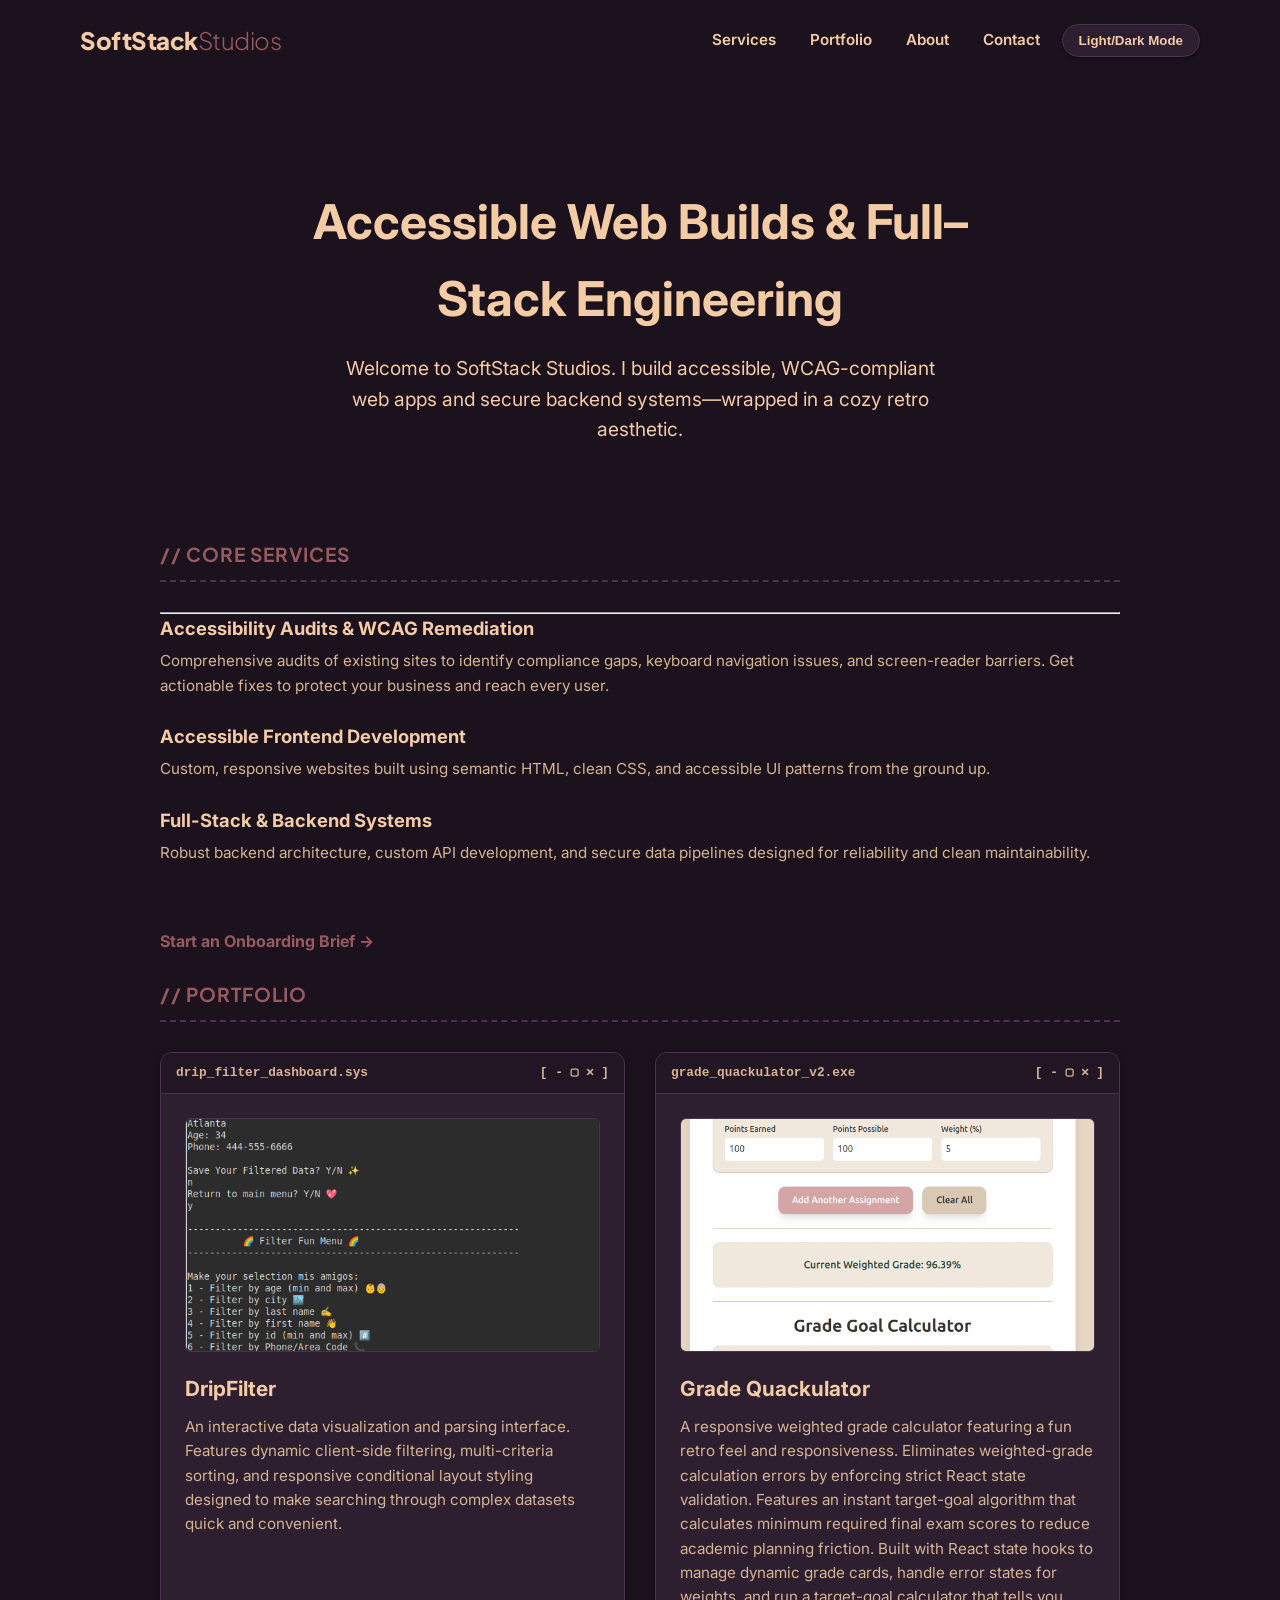
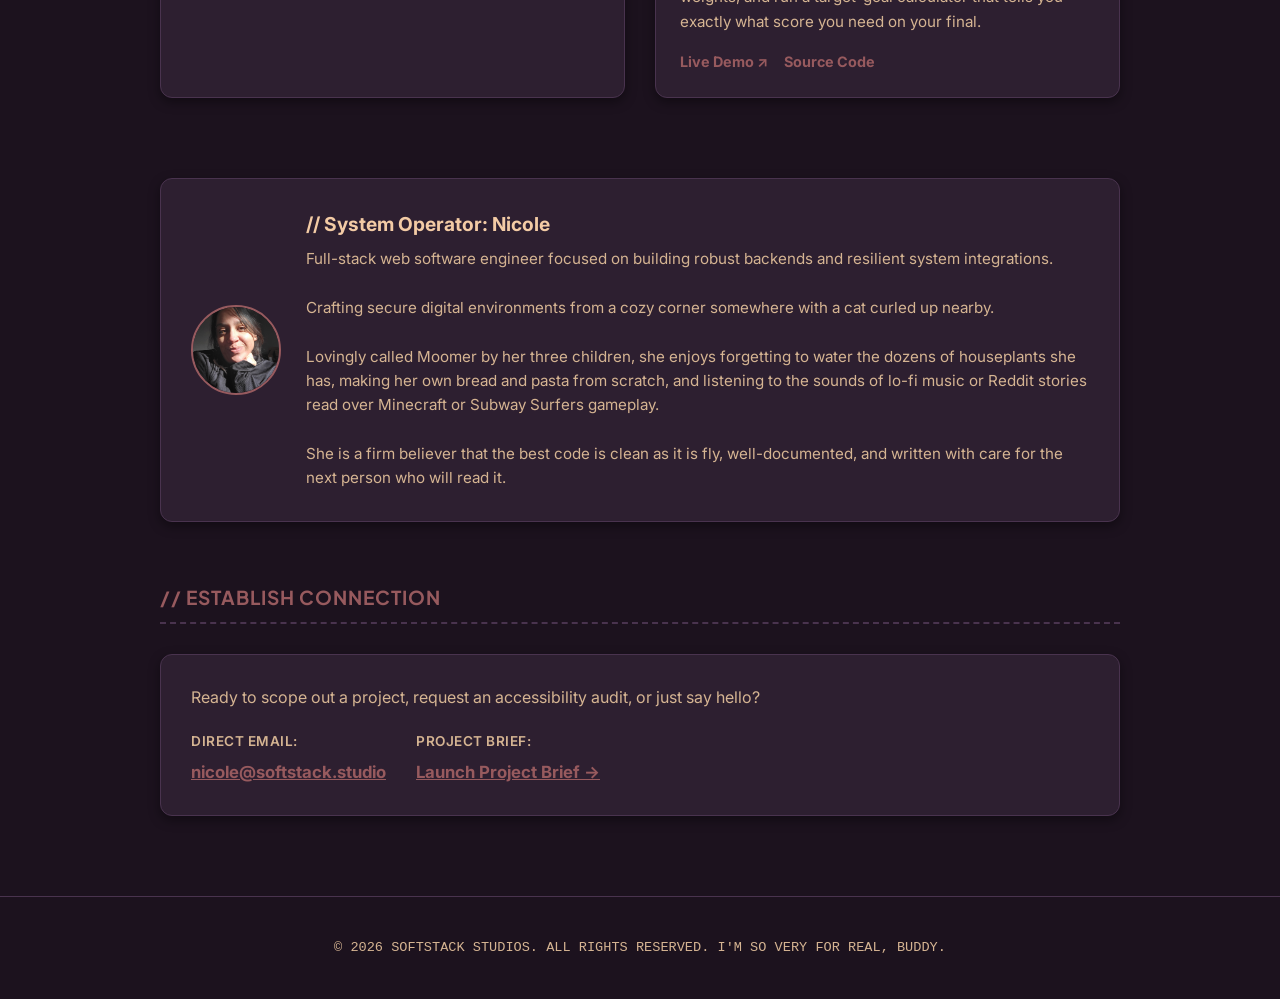
==== index.html @ f4db5b7f "Add Google Fonts preconnect and stylesheet links Added Google Fonts preconnect links and stylesheet." ====
<!DOCTYPE html>
<html lang="en" data-theme="dark">
<head>
    <meta charset="UTF-8">
    <meta name="viewport" content="width=device-width, initial-scale=1.0">
    <title>SoftStack Studios</title>

<!-- THESE ARE THE META SEO TAGS -->
    <!-- Primary Meta Tags -->
    <meta name="title" content="SoftStack Studios | Accessible Web Builds & Full-Stack Engineering">
    <meta name="description" content="Custom web design, WCAG-compliant accessibility audits, accessible frontend development, and robust full-stack backend systems by Nicole.">
    <meta name="keywords" content="SoftStack Studios, full-stack engineering, web accessibility, WCAG remediation, accessible web development, frontend development, backend systems">
    <meta name="author" content="Nicole">
    <meta name="robots" content="index, follow">

    <!-- Open Graph / Facebook / LinkedIn -->
    <meta property="og:type" content="website">
    <meta property="og:url" content="https://softstack.studio/">
    <meta property="og:title" content="SoftStack Studios | Accessible Web Builds & Full-Stack Engineering">
    <meta property="og:description" content="Custom web design, WCAG-compliant accessibility audits, accessible frontend development, and robust full-stack backend systems by Nicole.">
    <meta property="og:image" content="https://softstack.studio/bear-preview.svg">

    <!-- Twitter Card -->
    <meta name="twitter:card" content="summary_large_image">
    <meta name="twitter:url" content="https://softstack.studio/">
    <meta name="twitter:title" content="SoftStack Studios | Accessible Web Builds & Full-Stack Engineering">
    <meta name="twitter:description" content="Custom web design, WCAG-compliant accessibility audits, accessible frontend development, and robust full-stack backend systems by Nicole.">
    <meta name="twitter:image" content="https://softstack.studio/bear-preview.svg">

    <!-- Google Fonts Preconnect & Stylesheet -->
    <link rel="preconnect" href="https://fonts.googleapis.com">
    <link rel="preconnect" href="https://fonts.gstatic.com" crossorigin>
    <link href="https://fonts.googleapis.com/css2?family=Inter:wght@400;500;600;700&family=Plus+Jakarta+Sans:wght@700;800&display=swap" rel="stylesheet">
    
    <link rel="stylesheet" href="styles.css">
    <link rel="icon"
          href="data:image/svg+xml,<svg xmlns=%22http://www.w3.org/2000/svg%22 viewBox=%220 0 100 100%22><text y=%22.85em%22 font-size=%2280%22>ʕ•ᴥ•ʔ</text></svg>">
</head>
<body>

<!-- Skip Link -WCAG -->
<a href="#main-content" class="skip-link">Skip to main content</a>

<!-- Menu -->
<header class="app-header">
    <a href="#" class="logo">SoftStack<span>Studios</span></a>
    <nav class="header-nav" aria-label="Main Navigation">
        <a href="#services" class="nav-link">Services</a>
        <a href="#portfolio" class="nav-link">Portfolio</a>
        <a href="#operator" class="nav-link">About</a>
        <a href="#contact" class="nav-link">Contact</a>

        <!-- Onboarding & Services Dropdown -->
        <button type="button" class="theme-toggle-btn" id="themeToggle" aria-label="Toggle light or dark theme" aria-pressed="true">
            Light/Dark Mode
        </button>
    </nav>
</header>

<!-- Main Content -->
<main id="main-content" class="form-container landing-main">

    <!-- Hero Section -->
    <section id="hero" class="hero-section">
        <h1 class="hero-title">Accessible Web Builds &amp; Full–Stack Engineering</h1>
        <p class="hero-subtitle">
            Welcome to SoftStack Studios. I build accessible, WCAG-compliant web apps
            and secure backend systems—wrapped in a cozy retro aesthetic.
        </p>
    </section>

    <!-- Services Section -->
    <section id="services" class="services-section">
        <h2 class="section-title">// CORE SERVICES</h2>
        <hr>

        <div class="service-item">
            <h3>Accessibility Audits &amp; WCAG Remediation</h3>
            <p>Comprehensive audits of existing sites to identify compliance gaps, keyboard navigation issues, and
                screen-reader barriers. Get actionable fixes to protect your business and reach every user.</p>
        </div>

        <div class="service-item">
            <h3>Accessible Frontend Development</h3>
            <p>Custom, responsive websites built using semantic HTML, clean CSS, and accessible UI patterns from the ground up.</p>
        </div>

        <div class="service-item">
            <h3>Full-Stack &amp; Backend Systems</h3>
            <p>Robust backend architecture, custom API development, and secure data pipelines designed for reliability and clean maintainability.</p>
        </div>

        <a href="#contact" class="service-link">Start an Onboarding Brief &rarr;
        </a>    
    </section>

    <!-- Portfolio Section -->
    <section class="portfolio-section" id="portfolio">
        <h2 class="section-title">// PORTFOLIO</h2>

        <!-- Putting the portfolio in a grid so its pretty -->
        <div class="project-grid">
            
            <!-- Drip Filter -->
            <article class="project-card">
                <div class="card-window-header">
                    <span>drip_filter_dashboard.sys</span>
                    <span aria-hidden="true">[ - ▢ ✕ ]</span>
                </div>
                <div class="card-body">
                    <div class="preview-frame">
                        <img src="assets/dripfilter.png"
                             alt="Preview of drip Filter dashboard interface showing user data filtered by ID number" class="preview-img">
                    </div>
                    <h3 class="card-title">DripFilter</h3>
                    <p class="card-desc">
                        An interactive data visualization and parsing interface. Features dynamic client-side filtering, multi-criteria sorting, and responsive conditional layout styling designed to
                        make searching through complex datasets quick and convenient.
                    </p>
                </div>
            </article>


            <!-- Grade Quackulator -->
            <article class="project-card">
                <div class="card-window-header">
                    <span>grade_quackulator_v2.exe</span>
                    <span aria-hidden="true">[ - ▢ ✕ ]</span>
                </div>
                <div class="card-body">
                    <div class="preview-frame">
                        <a href="https://quackulator-demo.softstack.studio" 
                           target="_blank" 
                           rel="noopener noreferrer" 
                           aria-label="View Grade Quackulator live demo (opens in new tab)">
                            <img src="assets/gradequackulator_results.png"
                                 alt="Interface preview of Grade Quackulator showing weighted grade inputs and calculated target goals." class="preview-img">
                        </a>
                    </div>
                    <h3 class="card-title">Grade Quackulator</h3>
                    <p class="card-desc">
                        A responsive weighted grade calculator featuring a fun retro feel and responsiveness. Eliminates weighted-grade calculation errors by enforcing strict React state validation. Features an instant target-goal algorithm that calculates minimum required final exam scores to reduce academic planning friction. Built with
                        React state hooks to manage dynamic grade cards, handle error states for weights, and run a
                        target-goal calculator that tells you exactly what score you need on your final.
                    </p>

                    <div class="card-links">
                        <a href="https://quackulator-demo.softstack.studio" target="_blank" rel="noopener noreferrer" class="contact-link">Live Demo ↗</a>
                        <a href="https://github.com/duh-nicole/grade-quackulator" target="_blank" rel="noopener noreferrer" class="contact-link">Source Code</a>
                    </div>
                </div>
            </article>

        </div>
    </section>

    <!-- Operator Profile Section -->
    <section class="operator-profile" id="operator">
        <div class="avatar-frame">
            <img src="assets/brainnotpinky.jpg"
                 alt="Profile avatar for Nicole, a woman in her mid thirties with dark brown hair, brown eyes, and a soft smile."
                 class="avatar-img">
        </div>
        <div class="operator-info">
            <h3 class="operator-title">// System Operator: Nicole</h3>
            <p class="operator-bio">
                Full-stack web software engineer focused on building robust backends and resilient system
                integrations.<br><br>
                Crafting secure digital environments from a cozy corner somewhere with a cat curled up nearby.<br><br>
                Lovingly called Moomer by her three children, she enjoys forgetting to water the dozens of
                houseplants she has, making her own bread and pasta from scratch, and listening to the sounds of
                lo-fi music or Reddit stories read over Minecraft or Subway Surfers gameplay.<br><br>
                She is a firm believer that the best code is clean as it is fly, well-documented, and written
                with care for the next person who will read it.
            </p>
        </div>
    </section>

    <!-- Ways to Reach Me Section -->
    <section class="contact-section" id="contact">
        <h2 class="section-title">// Establish Connection</h2>
        <div class="contact-card">
            <p class="contact-intro">
                Ready to scope out a project, request an accessibility audit, or just say hello?
            </p>
            <div class="contact-methods">
                <div class="method-item">
                    <span class="method-label">Direct Email:</span>
                    <a href="mailto:nicole@softstack.studio" class="contact-link">
                        nicole@softstack.studio
                    </a>
                </div>
                <div class="method-item">
                    <span class="method-label">Project Brief:</span>
                    <a href="onboarding.html" class="contact-link">
                        Launch Project Brief →
                    </a>
                </div>
            </div>
        </div>
    </section>

</main>

<!-- Footer -->
<footer class="app-footer">
    <p>© 2026 SOFTSTACK STUDIOS. ALL RIGHTS RESERVED. I'M SO VERY FOR REAL, BUDDY.</p>
</footer>

<!-- Theme Toggle Script -->
<script>
    const themeToggle = document.getElementById('themeToggle');
    themeToggle.addEventListener('click', () => {
        const isDark = document.documentElement.getAttribute('data-theme') === 'dark';
        if (isDark) {
            document.documentElement.removeAttribute('data-theme');
            themeToggle.setAttribute('aria-pressed', 'false');
        } else {
            document.documentElement.setAttribute('data-theme', 'dark');
            themeToggle.setAttribute('aria-pressed', 'true');
        }
    });
</script>
</body>
</html>
---- styles.css ----
:root {
    /* Light Mode Config (Palette 1) */
    color-scheme: light;
    --bg-canvas: #eeeeee;
    --bg-surface: #ffffff;
    --text-main: #2b2b28;
    --text-muted: #666666;
    --primary-accent: #71a0a5;
    --secondary-accent: #845464;
    --border-color: #acc6aa;
    --input-bg: #f9f9f9;
    --shadow: rgba(0, 0, 0, 0.05);
}

[data-theme="dark"] {
    /* Dark Mode Switch (Palette 2) */
    color-scheme: dark;
    --bg-canvas: #1c121e;
    --bg-surface: #2d1f30;
    --text-main: #f3cba5;
    --text-muted: #d5b492;
    --primary-accent: #975a5e;
    --secondary-accent: #f3cba5;
    --border-color: #49334e;
    --input-bg: #221625;
    --shadow: rgba(0, 0, 0, 0.4);
}

/* --- Layout Rules --- */
* {
    box-sizing: border-box;
    margin: 0;
    padding: 0;
}

html {
    scroll-behavior: smooth;
}

body {
    background-color: var(--bg-canvas);
    color: var(--text-main);
    font-family: 'Inter', system-ui, sans-serif;
    transition: background-color 0.4s ease, color 0.4s ease;
    line-height: 1.6;
}

/* Accessibility Skip Link */
.skip-link {
    position: absolute;
    top: -100px;
    left: 10px;
    background: var(--primary-accent);
    color: #ffffff;
    padding: 12px 18px;
    border-radius: 6px;
    font-weight: 700;
    z-index: 1000;
    text-decoration: none;
    transition: top 0.2s ease;
}

.skip-link:focus {
    top: 10px;
}
/* --- Header and Logo Panel --- */
.app-header {
    display: flex;
    justify-content: space-between;
    align-items: center;
    padding: 20px 40px;
    max-width: 1200px;
    margin: 0 auto;
    gap: 15px;
    flex-wrap: wrap;
}

.header-nav {
    display: flex;
    align-items: center;
    gap: 10px;
    flex-wrap: wrap;
}

.nav-btn {
    text-decoration: none;
    padding: 8px 16px;
    font-size: 0.9rem;
    width: auto;
    white-space: nowrap;
    line-height: 1.3;
    display: inline-flex;
    align-items: center;
    justify-content: center;
}

.logo {
    font-size: 1.5rem;
    font-weight: 800;
    letter-spacing: -0.5px;
    text-decoration: none;
    color: var(--text-main);
}

.logo span {
    color: var(--primary-accent);
    font-weight: 300;
}

.nav-link {
    color: var(--text-main);
    text-decoration: none;
    font-weight: 600;
    font-size: 0.95rem;
    padding: 8px 12px;
    border-radius: 6px;
    transition: color 0.2s ease, background-color 0.2s ease;
}

.nav-link:hover {
    color: var(--primary-accent);
    background-color: var(--input-bg);
}

/* Dropdown Container */
.nav-dropdown {
    position: relative;
    display: inline-block;
}

.nav-dropdown-btn {
    background-color: var(--primary-accent);
    color: #ffffff;
    border: none;
    padding: 8px 16px;
    font-size: 0.9rem;
    font-weight: 700;
    border-radius: 8px;
    cursor: pointer;
    transition: all 0.2s ease;
}

.nav-dropdown-btn:hover {
    background-color: var(--secondary-accent);
}

[data-theme="dark"].nav-dropdown-btn:hover {
    color: #25161b;
}

/* Dropdown Menu Box */
.dropdown-content {
    display: none;
    position: absolute;
    right: 0;
    top: 100%;
    margin-top: 8px;
    background-color: var(--bg-surface);
    min-width: 200px;
    box-shadow: 0 8px 24px var(--shadow);
    border: 1px solid var(--border-color);
    border-radius: 8px;
    z-index: 100;
    overflow: hidden;
}

.dropdown-item {
    color: var(--text-main);
    padding: 12px 16px;
    text-decoration: none;
    display: block;
    font-size: 0.9rem;
    font-weight: 500;
    transition: background-color 0.2s ease, color 0.2s ease;
}

.dropdown-item:hover {
    background-color: var(--input-bg);
    color: var(--primary-accent);
}

/* Toggle Dropdown on Hover & Focus */
.nav-dropdown:hover .dropdown-content,
.nav-dropdown:focus-within .dropdown-content {
    display: block;
}

.theme-toggle-btn {
    background-color: var(--bg-surface);
    color: var(--text-main);
    border: 1px solid var(--border-color);
    padding: 8px 16px;
    border-radius: 20px;
    font-weight: 600;
    cursor: pointer;
    transition: all 0.2s ease;
    box-shadow: 0 2px 4px var(--shadow);
}

.theme-toggle-btn:hover {
    transform: translateY(-1px);
    border-color: var(--primary-accent);
}

/* --- Form Container and Card --- */
.form-container {
    max-width: 750px;
    margin: 40px auto 80px auto;
    padding: 0 20px;
}

.landing-main {
    max-width: 1000px;
}

.onboarding-card {
    background-color: var(--bg-surface);
    border: 1px solid var(--border-color);
    border-radius: 16px;
    padding: 40px;
    box-shadow: 0 10px 30px var(--shadow);
    transition: background-color 0.4s ease, border-color 0.4s ease, box-shadow 0.4s ease;
}

.form-intro h1,
.form-section h2,
.section-title,
.logo {
    font-family: 'Plus Jakarta Sans', system-ui, sans-serif;
}

.form-intro {
    margin-bottom: 40px;
    border-bottom: 2px dashed var(--border-color);
    padding-bottom: 20px;
}

.form-intro h1 {
    font-size: 2.2rem;
    font-weight: 800;
    margin-bottom: 10px;
    letter-spacing: -0.5px;
}

.form-intro p {
    color: var(--text-muted);
    font-size: 1.05rem;
}

.card-links {
    display: flex;
    gap: 1rem;
    margin-top: 1rem;
}

.card-links .contact-link {
    font-size: 0.9rem;
    text-decoration: none;
}

/* --- Hero Section Styles --- */
.hero-section {
    text-align: center;
    padding: 4rem 2rem;
    max-width: 800px;
    margin: 0 auto;
}

.hero-title {
    font-size: 3rem;
    margin-bottom: 15px;
}

.hero-subtitle {
    font-size: 1.2rem;
    max-width: 600px;
    margin: 0 auto 30px auto;
}

.cta-btn {
    display: inline-block;
    width: auto;
    min-width: 180px;
    padding: 0.85rem 2rem;
    margin-top: 1.5rem;
    font-weight: 700;
    letter-spacing: 0.05em;
    text-decoration: none;
    transition: transform 0.2s ease, filter 0.2s ease;
}

.cta-btn:hover {
    transform: translateY(-2px);
    filter: brightness(1.1);
}

/* --- Portfolio & Project Grid --- */
.portfolio-section {
    margin-bottom: 60px;
}

.section-title {
    font-size: 1.2rem;
    text-transform: uppercase;
    letter-spacing: 1px;
    margin-bottom: 30px;
    border-bottom: 2px dashed var(--border-color);
    padding-bottom: 10px;
    color: var(--primary-accent);
}

.project-grid {
    display: grid;
    grid-template-columns: repeat(auto-fit, minmax(320px, 1fr));
    gap: 30px;
}

.project-card {
    background: var(--bg-surface);
    border: 1px solid var(--border-color);
    border-radius: 12px;
    overflow: hidden;
    box-shadow: 0 4px 12px var(--shadow);
    transition: transform 0.3s cubic-bezier(0.16, 1, 0.3, 1),
    box-shadow 0.3s cubic-bezier(0.16, 1, 0.3, 1),
    border-color 0.3s ease;
    will-change: transform;
}

.project-card:hover,
.project-card:focus-within {
    transform: translateY(-6px) scale(1.02); /* Slight lift and slight expand */
    box-shadow: 0 12px 28px var(--shadow);
    border-color: var(--primary-accent);
}

/* Screen Reader / Reduced Motion Accessibility */
@media (prefers-reduced-motion: reduce) {
    .project-card {
        transition: none;
    }

    .project-card:hover,
    .project-card:focus-within {
        transform: none;
    }
}

.card-window-header {
    background: var(--input-bg);
    border-bottom: 1px solid var(--border-color);
    padding: 10px 15px;
    font-size: 0.8rem;
    font-weight: bold;
    display: flex;
    justify-content: space-between;
    color: var(--text-muted);
    font-family: monospace;
}

.card-body {
    padding: 24px;
}

.preview-frame {
    aspect-ratio: 16 / 9;
    width: 100%;
    height: auto;
    background: rgba(0, 0, 0, 0.2);
    border-radius: 6px;
    border: 1px solid var(--border-color);
    margin-bottom: 20px;
    overflow: hidden;
    display: flex;
    align-items: center;
    justify-content: center;
}

.avatar-frame {
    aspect-ratio: 1 / 1;
}


.preview-img {
    width: 100%;
    height: 100%;
    object-fit: cover;
    object-position: top;
}

.card-title {
    margin-bottom: 10px;
    color: var(--text-main);
    font-size: 1.3rem;
}

.card-desc {
    font-size: 0.95rem;
    color: var(--text-muted);
    line-height: 1.6;
}

/* --- Operator Bio Card --- */
.operator-profile {
    margin-top: 80px;
    padding: 30px;
    background: var(--bg-surface);
    border: 1px solid var(--border-color);
    border-radius: 12px;
    display: flex;
    gap: 25px;
    align-items: center;
    flex-wrap: wrap;
    box-shadow: 0 4px 12px var(--shadow);
}

.avatar-frame {
    width: 90px;
    height: 90px;
    border-radius: 50%;
    border: 2px solid var(--primary-accent);
    overflow: hidden;
    display: flex;
    align-items: center;
    justify-content: center;
    flex-shrink: 0;
}

.avatar-img {
    width: 100%;
    height: 100%;
    object-fit: cover;
}

.operator-info {
    flex: 1;
    min-width: 250px;
}

.operator-title {
    margin: 0 0 8px 0;
    color: var(--text-main);
    font-size: 1.2rem;
}

.operator-bio {
    margin: 0;
    font-size: 0.95rem;
    color: var(--text-muted);
    line-height: 1.6;
}

/* --- Footer --- */
.app-footer {
    text-align: center;
    padding: 40px 20px;
    color: var(--text-muted);
    font-size: 0.85rem;
    border-top: 1px solid var(--border-color);
    margin-top: 60px;
    font-family: monospace;
}

/* --- Form Sections & Input Groups --- */
.form-section {
    margin-bottom: 35px;
}

.form-section h2 {
    font-size: 1.2rem;
    text-transform: uppercase;
    letter-spacing: 1px;
    margin-bottom: 20px;
    color: var(--primary-accent);
}

.input-grid {
    display: grid;
    grid-template-columns: repeat(auto-fit, minmax(300px, 1fr));
    gap: 20px;
}

.input-group {
    display: flex;
    flex-direction: column;
    margin-bottom: 20px;
}

.input-group label {
    font-size: 0.9rem;
    font-weight: 600;
    margin-bottom: 8px;
}

/* Universal styles for Inputs, Textareas, and Dropdowns */
.input-group input,
.input-group textarea,
.input-group select {
    background-color: var(--input-bg);
    color: var(--text-main);
    border: 1px solid var(--border-color);
    border-radius: 8px;
    padding: 12px 16px;
    font-size: 16px;
    font-family: inherit;
    transition: all 0.2s ease;
    -webkit-appearance: none;
    appearance: none;
}

.input-group textarea {
    resize: vertical;
}

.input-group select {
    background-image: url("data:image/svg+xml,%3Csvg xmlns='http://www.w3.org/2000/svg' width='16' height='16' viewBox='0 0 24 24' fill='none' stroke='%23666666' stroke-width='2' stroke-linecap='round' stroke-linejoin='round'%3E%3Cpolyline points='6 9 12 15 18 9'%3E%3C/polyline%3E%3C/svg%3E");
    background-repeat: no-repeat;
    background-position: right 16px center;
    padding-right: 40px;
}

/* Focus Ring */
.input-group input:focus,
.input-group textarea:focus,
.input-group select:focus {
    outline: none;
    border-color: var(--primary-accent);
    box-shadow: 0 0 0 3px var(--border-color);
}

/* Accessibility Focus Ring */
button:focus-visible,
a:focus-visible {
    outline: 3px solid var(--primary-accent);
    outline-offset: 2px;
}

/* --- Submit Button --- */
.form-actions {
    margin-top: 20px;
}

.submit-btn {
    background-color: var(--primary-accent);
    color: #ffffff;
    border: none;
    border-radius: 8px;
    padding: 16px 32px;
    font-size: 1.1rem;
    font-weight: 700;
    width: 100%;
    cursor: pointer;
    transition: all 0.2s ease;
    box-shadow: 0 4px 12px var(--shadow);
}

.submit-btn:hover {
    background-color: var(--secondary-accent);
    transform: translateY(-2px);
    box-shadow: 0 6px 20px var(--shadow);
}

[data-theme="dark"] .submit-btn:hover {
    color: #25161b;
}

.submit-btn:active {
    transform: translateY(0);
}

/* --- Mobile Queries (< 600px) --- */
@media (max-width: 600px) {
    .app-header {
        padding: 16px 20px;
        flex-direction: column;
        align-items: flex-start;
        gap: 12px;
    }

    .header-nav {
        width: 100%;
        justify-content: flex-start;
    }

    .hero-title {
        font-size: 2.2rem;
    }

    .cta-btn {
        width: 100%;
        padding: 14px 20px;
        font-size: 0.95rem;
    }
}

/* --- Service Action Link --- */
.service-item {
    margin-bottom: 24px;
}

.service-item h3 {
    font-size: 1.15rem;
    color: var(--text-main);
    margin-bottom: 6px;
}

.service-item p {
    color: var(--text-muted);
    font-size: 0.95rem;
    line-height: 1.6;
}
.service-link {
    display: inline-block;
    margin-top: 2.5rem;
    margin-bottom: 1.5rem;
    color: var(--primary-accent);
    font-weight: 700;
    font-size: 1rem;
    text-decoration: none;
    transition: color 0.2s ease, transform 0.2s ease;
}

.service-link:hover {
    color: var(--secondary-accent);
    transform: translateX(4px);

    text-decoration: underline;
}


/* --- Contact / Ways to Reach Me Section --- */
.contact-section {
    margin-top: 60px;
    margin-bottom: 40px;
}

.contact-card {
    background: var(--bg-surface);
    border: 1px solid var(--border-color);
    padding: 30px;
    border-radius: 12px;
    box-shadow: 0 4px 12px var(--shadow);
}

.contact-intro {
    color: var(--text-muted);
    font-size: 1rem;
    margin-bottom: 20px;
}

.contact-methods {
    display: flex;
    flex-wrap: wrap;
    gap: 30px;
}

.method-item {
    display: flex;
    flex-direction: column;
    gap: 6px;
}

.method-label {
    font-size: 0.85rem;
    color: var(--text-muted);
    font-weight: 600;
    text-transform: uppercase;
    letter-spacing: 0.5px;
}

.contact-link {
    color: var(--primary-accent);
    font-weight: 700;
    font-size: 1.05rem;
    text-decoration: underline;
    transition: color 0.2s ease;
}

.contact-link:hover {
    color: var(--secondary-accent);
}


/* --- Mobile & Touch Accessibility Tweaks (< 768px) --- */
@media (max-width: 768px) {
    /* Touch Target Sizing (WCAG Minimum 44x44px) */
    .nav-dropdown-btn,
    .refresh-btn,
    .dropdown-item,
    .theme-toggle-btn {
        min-height: 44px;
        display: inline-flex;
        align-items: center;
        justify-content: center;
    }

    .dropdown-content {
        position: fixed;
        left: 20px;
        right: 20px;
        top: auto;
        width: auto;
    }

    /* Modal Touch Optimizations */
    .modal-content {
        width: 92%;
        padding: 20px;
        max-height: 85vh;
        border-radius: 12px;
    }

    .close-btn {
        top: 12px;
        right: 16px;
        padding: 10px;
        min-width: 44px;
        min-height: 44px;
        display: flex;
        align-items: center;
        justify-content: center;
    }


    /* --- Checkbox Grid Layout --- */
    .checkbox-grid {
        display: grid;
        grid-template-columns: repeat(auto-fit, minmax(200px, 1fr));
        gap: 10px;
        margin-top: 10px;
    }


    /* Scrollable Data Table on Mobile */
    .table-wrapper {
        overflow-x: auto;
        -webkit-overflow-scrolling: touch;
    }

    th, td {
        padding: 12px 16px;
        white-space: nowrap;
    }

    /* Stack Metrics vertically */
    .metrics-grid {
        grid-template-columns: 1fr;
        gap: 15px;
    }
}
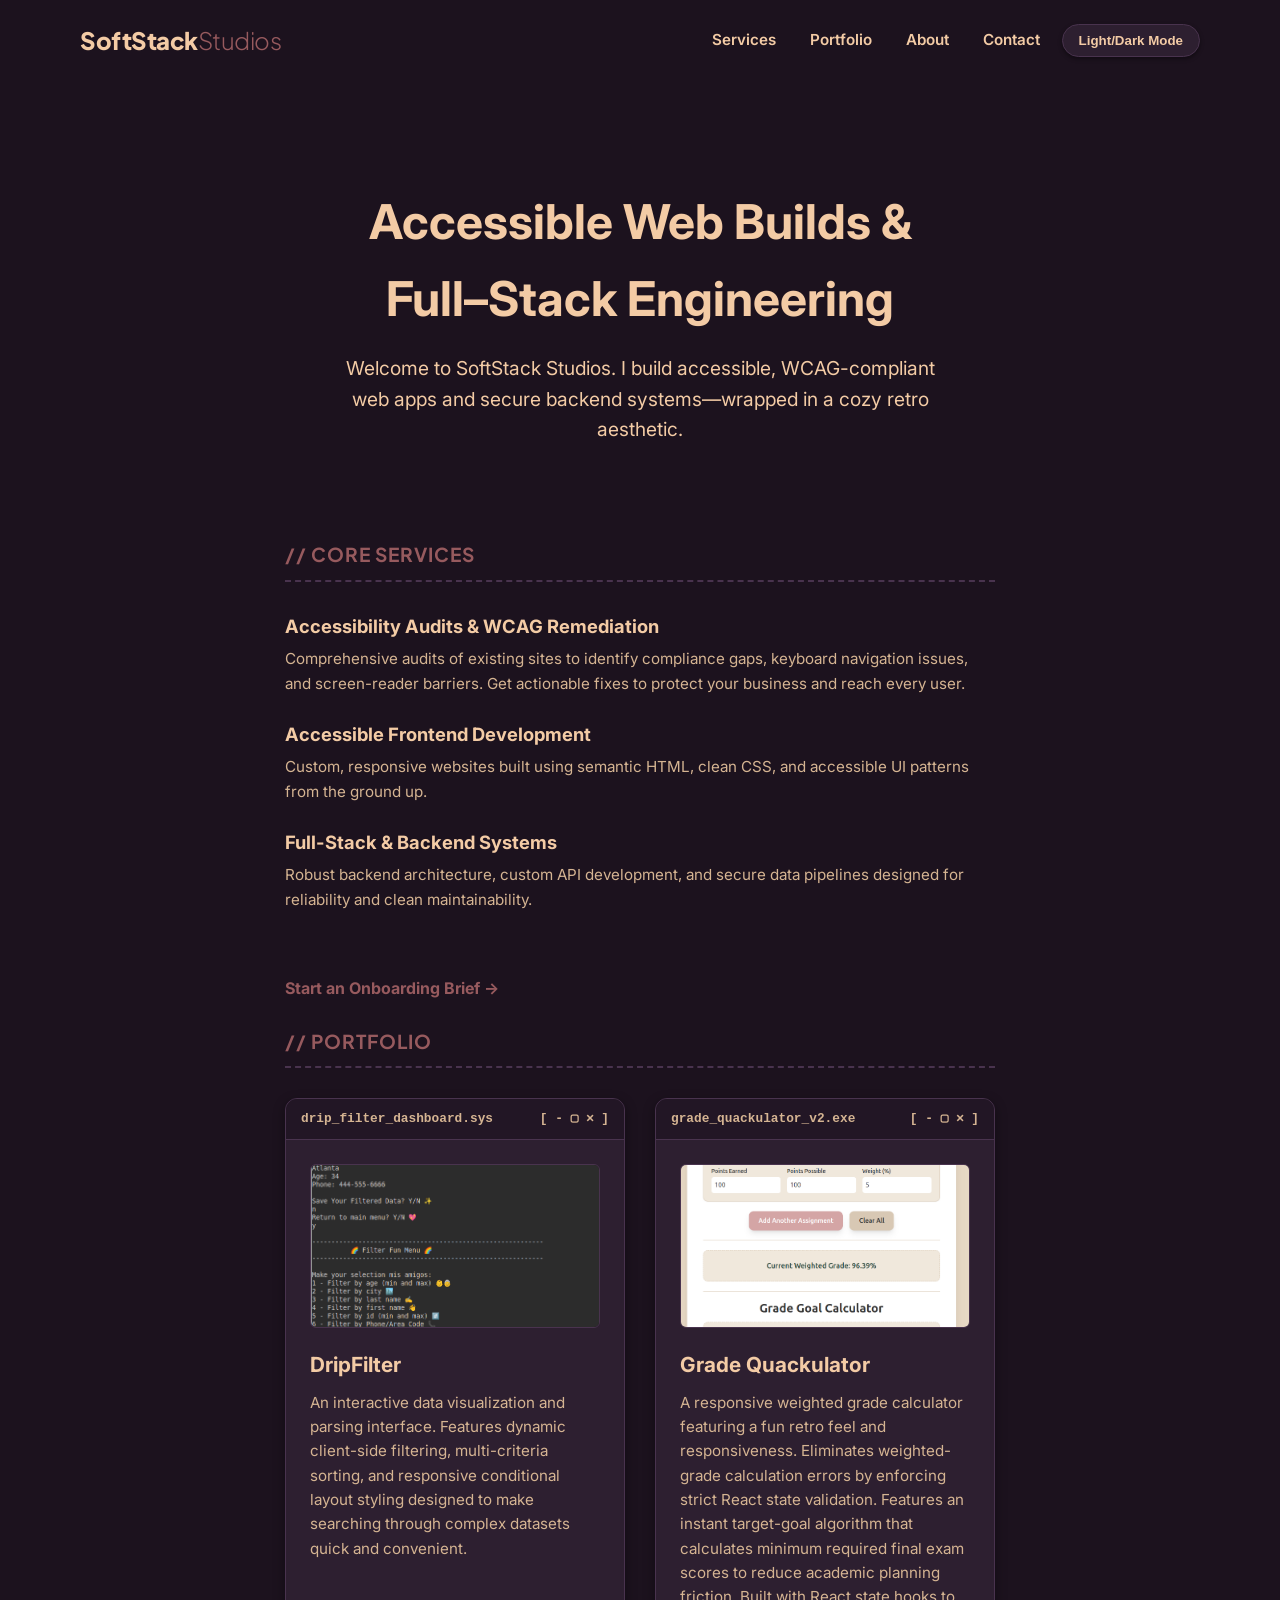
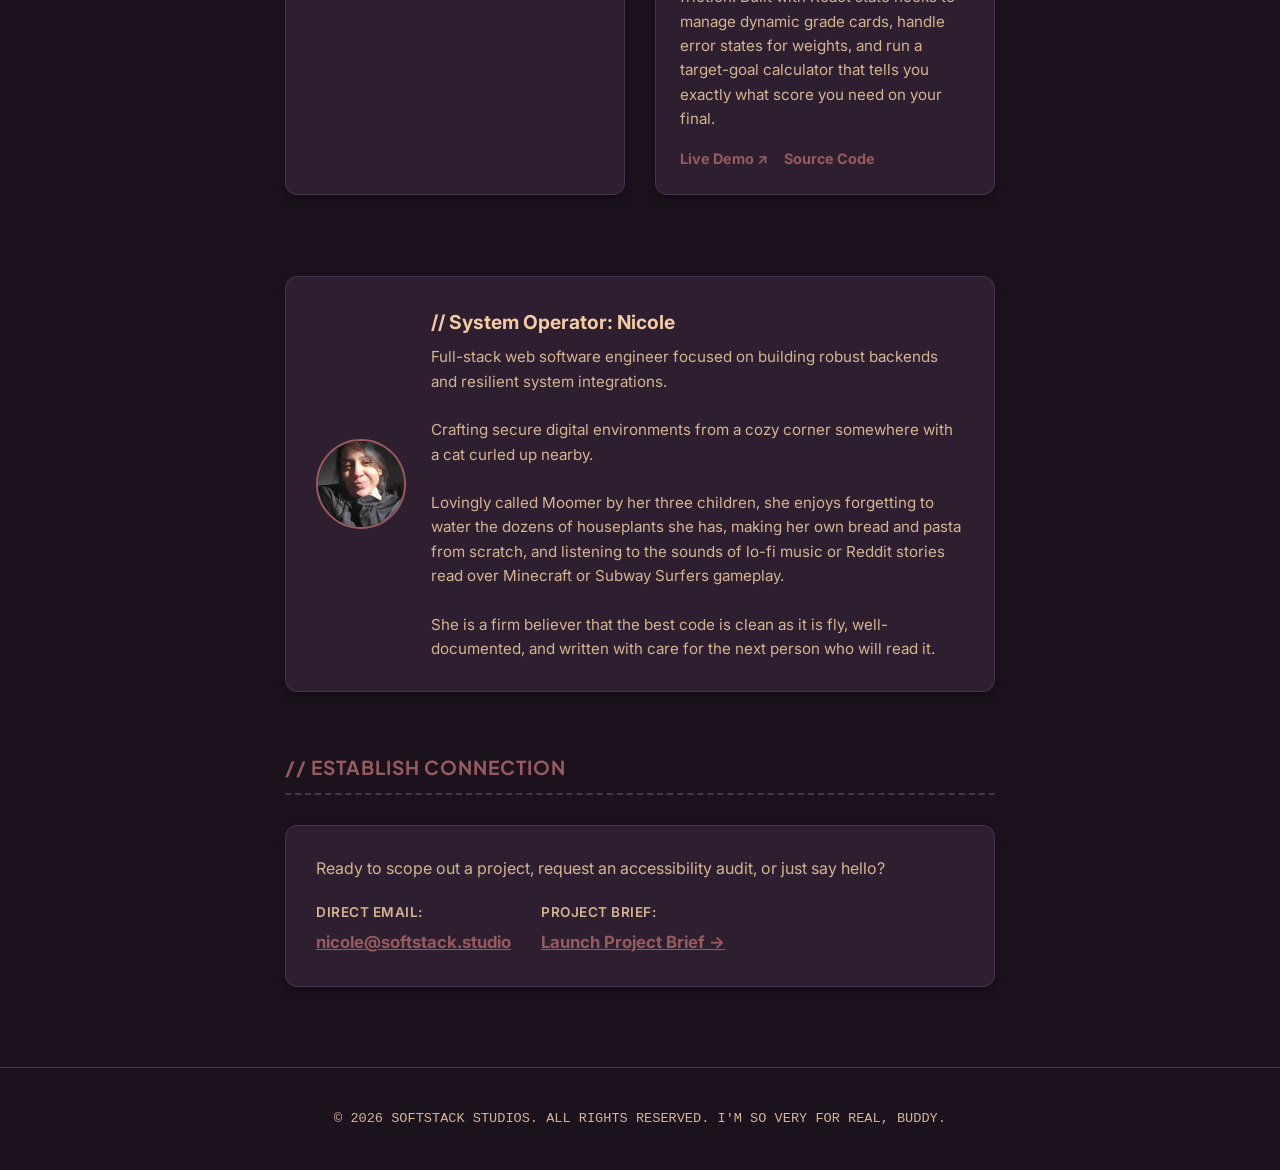
==== commit 9708ee94: "Remove horizontal rule from services section Signed-off-by: Nicole Duhan <215088978+duh-nicole@users" ====
--- a/index.html
+++ b/index.html
@@ -72,7 +72,6 @@
     <!-- Services Section -->
     <section id="services" class="services-section">
         <h2 class="section-title">// CORE SERVICES</h2>
-        <hr>
 
         <div class="service-item">
             <h3>Accessibility Audits &amp; WCAG Remediation</h3>
--- a/styles.css
+++ b/styles.css
@@ -1,3 +1,6 @@
+/* ==========================================================================
+   01. DESIGN TOKENS & ROOT VARIABLES
+   ========================================================================== */
 :root {
     /* Light Mode Config (Palette 1) */
     color-scheme: light;
@@ -26,7 +29,9 @@
     --shadow: rgba(0, 0, 0, 0.4);
 }
 
-/* --- Layout Rules --- */
+/* ==========================================================================
+   02. BASE & GLOBAL RESETS
+   ========================================================================== */
 * {
     box-sizing: border-box;
     margin: 0;
@@ -45,7 +50,14 @@
     line-height: 1.6;
 }
 
-/* Accessibility Skip Link */
+.form-intro h1,
+.form-section h2,
+.section-title,
+.logo {
+    font-family: 'Plus Jakarta Sans', system-ui, sans-serif;
+}
+
+/* Accessibility Skip Link & Focus Rings */
 .skip-link {
     position: absolute;
     top: -100px;
@@ -63,7 +75,16 @@
 .skip-link:focus {
     top: 10px;
 }
-/* --- Header and Logo Panel --- */
+
+button:focus-visible,
+a:focus-visible {
+    outline: 3px solid var(--primary-accent);
+    outline-offset: 2px;
+}
+
+/* ==========================================================================
+   03. HEADER & NAVIGATION
+   ========================================================================== */
 .app-header {
     display: flex;
     justify-content: space-between;
@@ -75,11 +96,39 @@
     flex-wrap: wrap;
 }
 
+.logo {
+    font-size: 1.5rem;
+    font-weight: 800;
+    letter-spacing: -0.5px;
+    text-decoration: none;
+    color: var(--text-main);
+}
+
+.logo span {
+    color: var(--primary-accent);
+    font-weight: 300;
+}
+
 .header-nav {
     display: flex;
     align-items: center;
     gap: 10px;
     flex-wrap: wrap;
+}
+
+.nav-link {
+    color: var(--text-main);
+    text-decoration: none;
+    font-weight: 600;
+    font-size: 0.95rem;
+    padding: 8px 12px;
+    border-radius: 6px;
+    transition: color 0.2s ease, background-color 0.2s ease;
+}
+
+.nav-link:hover {
+    color: var(--primary-accent);
+    background-color: var(--input-bg);
 }
 
 .nav-btn {
@@ -94,35 +143,7 @@
     justify-content: center;
 }
 
-.logo {
-    font-size: 1.5rem;
-    font-weight: 800;
-    letter-spacing: -0.5px;
-    text-decoration: none;
-    color: var(--text-main);
-}
-
-.logo span {
-    color: var(--primary-accent);
-    font-weight: 300;
-}
-
-.nav-link {
-    color: var(--text-main);
-    text-decoration: none;
-    font-weight: 600;
-    font-size: 0.95rem;
-    padding: 8px 12px;
-    border-radius: 6px;
-    transition: color 0.2s ease, background-color 0.2s ease;
-}
-
-.nav-link:hover {
-    color: var(--primary-accent);
-    background-color: var(--input-bg);
-}
-
-/* Dropdown Container */
+/* Dropdown Navigation */
 .nav-dropdown {
     position: relative;
     display: inline-block;
@@ -148,7 +169,6 @@
     color: #25161b;
 }
 
-/* Dropdown Menu Box */
 .dropdown-content {
     display: none;
     position: absolute;
@@ -179,12 +199,12 @@
     color: var(--primary-accent);
 }
 
-/* Toggle Dropdown on Hover & Focus */
 .nav-dropdown:hover .dropdown-content,
 .nav-dropdown:focus-within .dropdown-content {
     display: block;
 }
 
+/* Theme Toggle Button */
 .theme-toggle-btn {
     background-color: var(--bg-surface);
     color: var(--text-main);
@@ -202,63 +222,13 @@
     border-color: var(--primary-accent);
 }
 
-/* --- Form Container and Card --- */
-.form-container {
-    max-width: 750px;
-    margin: 40px auto 80px auto;
-    padding: 0 20px;
-}
-
+/* ==========================================================================
+   04. LANDING & HERO COMPONENTS (Non-Form Elements)
+   ========================================================================== */
 .landing-main {
     max-width: 1000px;
 }
 
-.onboarding-card {
-    background-color: var(--bg-surface);
-    border: 1px solid var(--border-color);
-    border-radius: 16px;
-    padding: 40px;
-    box-shadow: 0 10px 30px var(--shadow);
-    transition: background-color 0.4s ease, border-color 0.4s ease, box-shadow 0.4s ease;
-}
-
-.form-intro h1,
-.form-section h2,
-.section-title,
-.logo {
-    font-family: 'Plus Jakarta Sans', system-ui, sans-serif;
-}
-
-.form-intro {
-    margin-bottom: 40px;
-    border-bottom: 2px dashed var(--border-color);
-    padding-bottom: 20px;
-}
-
-.form-intro h1 {
-    font-size: 2.2rem;
-    font-weight: 800;
-    margin-bottom: 10px;
-    letter-spacing: -0.5px;
-}
-
-.form-intro p {
-    color: var(--text-muted);
-    font-size: 1.05rem;
-}
-
-.card-links {
-    display: flex;
-    gap: 1rem;
-    margin-top: 1rem;
-}
-
-.card-links .contact-link {
-    font-size: 0.9rem;
-    text-decoration: none;
-}
-
-/* --- Hero Section Styles --- */
 .hero-section {
     text-align: center;
     padding: 4rem 2rem;
@@ -294,7 +264,7 @@
     filter: brightness(1.1);
 }
 
-/* --- Portfolio & Project Grid --- */
+/* Portfolio & Projects Grid */
 .portfolio-section {
     margin-bottom: 60px;
 }
@@ -322,28 +292,16 @@
     overflow: hidden;
     box-shadow: 0 4px 12px var(--shadow);
     transition: transform 0.3s cubic-bezier(0.16, 1, 0.3, 1),
-    box-shadow 0.3s cubic-bezier(0.16, 1, 0.3, 1),
-    border-color 0.3s ease;
+                box-shadow 0.3s cubic-bezier(0.16, 1, 0.3, 1),
+                border-color 0.3s ease;
     will-change: transform;
 }
 
 .project-card:hover,
 .project-card:focus-within {
-    transform: translateY(-6px) scale(1.02); /* Slight lift and slight expand */
+    transform: translateY(-6px) scale(1.02);
     box-shadow: 0 12px 28px var(--shadow);
     border-color: var(--primary-accent);
-}
-
-/* Screen Reader / Reduced Motion Accessibility */
-@media (prefers-reduced-motion: reduce) {
-    .project-card {
-        transition: none;
-    }
-
-    .project-card:hover,
-    .project-card:focus-within {
-        transform: none;
-    }
 }
 
 .card-window-header {
@@ -376,11 +334,6 @@
     justify-content: center;
 }
 
-.avatar-frame {
-    aspect-ratio: 1 / 1;
-}
-
-
 .preview-img {
     width: 100%;
     height: 100%;
@@ -400,7 +353,52 @@
     line-height: 1.6;
 }
 
-/* --- Operator Bio Card --- */
+.card-links {
+    display: flex;
+    gap: 1rem;
+    margin-top: 1rem;
+}
+
+.card-links .contact-link {
+    font-size: 0.9rem;
+    text-decoration: none;
+}
+
+/* Service Actions & Items */
+.service-item {
+    margin-bottom: 24px;
+}
+
+.service-item h3 {
+    font-size: 1.15rem;
+    color: var(--text-main);
+    margin-bottom: 6px;
+}
+
+.service-item p {
+    color: var(--text-muted);
+    font-size: 0.95rem;
+    line-height: 1.6;
+}
+
+.service-link {
+    display: inline-block;
+    margin-top: 2.5rem;
+    margin-bottom: 1.5rem;
+    color: var(--primary-accent);
+    font-weight: 700;
+    font-size: 1rem;
+    text-decoration: none;
+    transition: color 0.2s ease, transform 0.2s ease;
+}
+
+.service-link:hover {
+    color: var(--secondary-accent);
+    transform: translateX(4px);
+    text-decoration: underline;
+}
+
+/* Operator Bio Card */
 .operator-profile {
     margin-top: 80px;
     padding: 30px;
@@ -417,6 +415,7 @@
 .avatar-frame {
     width: 90px;
     height: 90px;
+    aspect-ratio: 1 / 1;
     border-radius: 50%;
     border: 2px solid var(--primary-accent);
     overflow: hidden;
@@ -450,18 +449,94 @@
     line-height: 1.6;
 }
 
-/* --- Footer --- */
-.app-footer {
-    text-align: center;
-    padding: 40px 20px;
+/* Contact / Ways to Reach Me */
+.contact-section {
+    margin-top: 60px;
+    margin-bottom: 40px;
+}
+
+.contact-card {
+    background: var(--bg-surface);
+    border: 1px solid var(--border-color);
+    padding: 30px;
+    border-radius: 12px;
+    box-shadow: 0 4px 12px var(--shadow);
+}
+
+.contact-intro {
     color: var(--text-muted);
+    font-size: 1rem;
+    margin-bottom: 20px;
+}
+
+.contact-methods {
+    display: flex;
+    flex-wrap: wrap;
+    gap: 30px;
+}
+
+.method-item {
+    display: flex;
+    flex-direction: column;
+    gap: 6px;
+}
+
+.method-label {
     font-size: 0.85rem;
-    border-top: 1px solid var(--border-color);
-    margin-top: 60px;
-    font-family: monospace;
-}
-
-/* --- Form Sections & Input Groups --- */
+    color: var(--text-muted);
+    font-weight: 600;
+    text-transform: uppercase;
+    letter-spacing: 0.5px;
+}
+
+.contact-link {
+    color: var(--primary-accent);
+    font-weight: 700;
+    font-size: 1.05rem;
+    text-decoration: underline;
+    transition: color 0.2s ease;
+}
+
+.contact-link:hover {
+    color: var(--secondary-accent);
+}
+
+/* ==========================================================================
+   05. FORM LAYOUT & MAIN CARD CONTAINER
+   ========================================================================== */
+.form-container {
+    max-width: 750px;
+    margin: 40px auto 80px auto;
+    padding: 0 20px;
+}
+
+.onboarding-card {
+    background-color: var(--bg-surface);
+    border: 1px solid var(--border-color);
+    border-radius: 16px;
+    padding: 40px;
+    box-shadow: 0 10px 30px var(--shadow);
+    transition: background-color 0.4s ease, border-color 0.4s ease, box-shadow 0.4s ease;
+}
+
+.form-intro {
+    margin-bottom: 40px;
+    border-bottom: 2px dashed var(--border-color);
+    padding-bottom: 20px;
+}
+
+.form-intro h1 {
+    font-size: 2.2rem;
+    font-weight: 800;
+    margin-bottom: 10px;
+    letter-spacing: -0.5px;
+}
+
+.form-intro p {
+    color: var(--text-muted);
+    font-size: 1.05rem;
+}
+
 .form-section {
     margin-bottom: 35px;
 }
@@ -474,6 +549,14 @@
     color: var(--primary-accent);
 }
 
+/* ==========================================================================
+   06. FORM INPUTS & STANDARD CONTROLS
+   ========================================================================== */
+.input-group textarea {
+    resize: vertical;
+    min-height: 100px;
+}
+
 .input-grid {
     display: grid;
     grid-template-columns: repeat(auto-fit, minmax(300px, 1fr));
@@ -492,8 +575,8 @@
     margin-bottom: 8px;
 }
 
-/* Universal styles for Inputs, Textareas, and Dropdowns */
-.input-group input,
+/* Standardized Text Inputs, Textareas, and Dropdowns */
+.input-group input:not([type="checkbox"]):not([type="radio"]):not([type="range"]),
 .input-group textarea,
 .input-group select {
     background-color: var(--input-bg);
@@ -508,10 +591,6 @@
     appearance: none;
 }
 
-.input-group textarea {
-    resize: vertical;
-}
-
 .input-group select {
     background-image: url("data:image/svg+xml,%3Csvg xmlns='http://www.w3.org/2000/svg' width='16' height='16' viewBox='0 0 24 24' fill='none' stroke='%23666666' stroke-width='2' stroke-linecap='round' stroke-linejoin='round'%3E%3Cpolyline points='6 9 12 15 18 9'%3E%3C/polyline%3E%3C/svg%3E");
     background-repeat: no-repeat;
@@ -519,7 +598,6 @@
     padding-right: 40px;
 }
 
-/* Focus Ring */
 .input-group input:focus,
 .input-group textarea:focus,
 .input-group select:focus {
@@ -528,16 +606,119 @@
     box-shadow: 0 0 0 3px var(--border-color);
 }
 
-/* Accessibility Focus Ring */
-button:focus-visible,
-a:focus-visible {
-    outline: 3px solid var(--primary-accent);
-    outline-offset: 2px;
-}
-
-/* --- Submit Button --- */
+/* ==========================================================================
+   07. CUSTOM CONTROL RESETS (Checkboxes, Radios & Sliders)
+   ========================================================================== */
+/* Reset default behavior so non-text inputs don't inherit textarea border frames */
+.hidden {
+    display: none !important;
+}
+
+input[type="checkbox"],
+input[type="radio"],
+input[type="range"] {
+    box-shadow: none;
+    padding: 0;
+}
+
+/* 7a. Creative Energy Range Slider */
+input[type="range"] {
+    -webkit-appearance: auto;
+    appearance: auto;
+    width: 100%;
+    height: 8px;
+    margin: 12px 0 6px 0;
+    accent-color: var(--primary-accent);
+    cursor: pointer;
+}
+
+/* 7b. Standalone WCAG Accessibility Checkbox Box */
+.wcag-box label,
+.checkbox-item,
+.radio-item {
+    user-select: none;
+    -webkit-user-select: none;
+}
+.wcag-box {
+    display: flex;
+    align-items: center;
+    gap: 12px;
+    margin: 24px 0;
+    text-align: left;
+}
+
+.wcag-box label {
+    font-size: 0.95rem;
+    font-weight: 600;
+    color: var(--text-main);
+    cursor: pointer;
+}
+
+/* 7c. Platform Features Checkbox Grid */
+.checkbox-grid {
+    display: grid;
+    grid-template-columns: repeat(auto-fit, minmax(220px, 1fr));
+    gap: 16px;
+    margin-top: 12px;
+}
+
+.checkbox-item {
+    display: flex;
+    align-items: center;
+    gap: 10px;
+    font-size: 0.95rem;
+    cursor: pointer;
+    text-align: left;
+    color: var(--text-main);
+}
+
+input[type="checkbox"] {
+    width: 18px;
+    height: 18px;
+    min-width: 18px;
+    accent-color: var(--primary-accent);
+    cursor: pointer;
+    flex-shrink: 0;
+}
+
+/* 7d. Post-Launch Maintenance Radio Buttons */
+input[type="radio"] {
+    width: 18px;
+    height: 18px;
+    min-width: 18px;
+    margin-top: 4px;
+    accent-color: var(--primary-accent);
+    cursor: pointer;
+    flex-shrink: 0;
+    appearance: radio;
+    -webkit-appearance: radio;
+}
+
+.radio-stack {
+    display: flex;
+    flex-direction: column;
+    gap: 16px;
+    margin-top: 12px;
+}
+
+.radio-item {
+    display: flex;
+    align-items: flex-start;
+    gap: 12px;
+    cursor: pointer;
+    font-size: 0.95rem;
+    color: var(--text-main);
+    line-height: 1.5;
+}
+
+/* ==========================================================================
+   08. FORM ACTION BUTTONS
+   ========================================================================== */
 .form-actions {
-    margin-top: 20px;
+   display: flex;
+   flex-direction: column; 
+   gap: 12px;
+   margin-top: 24px;
 }
 
 .submit-btn {
@@ -568,7 +749,33 @@
     transform: translateY(0);
 }
 
-/* --- Mobile Queries (< 600px) --- */
+.cancel-btn {
+    background: transparent;
+    border: 1px solid var(--border-color);
+    color: inherit;
+    padding: 12px;
+    border-radius: 6px;
+    cursor: pointer;
+}
+
+/* ==========================================================================
+   09. FOOTER
+   ========================================================================== */
+.app-footer {
+    text-align: center;
+    padding: 40px 20px;
+    color: var(--text-muted);
+    font-size: 0.85rem;
+    border-top: 1px solid var(--border-color);
+    margin-top: 60px;
+    font-family: monospace;
+}
+
+/* ==========================================================================
+   10. MEDIA QUERIES & RESPONSIVE DESIGN
+   ========================================================================== */
+
+/* Mobile Breakpoint (< 600px) */
 @media (max-width: 600px) {
     .app-header {
         padding: 16px 20px;
@@ -593,95 +800,7 @@
     }
 }
 
-/* --- Service Action Link --- */
-.service-item {
-    margin-bottom: 24px;
-}
-
-.service-item h3 {
-    font-size: 1.15rem;
-    color: var(--text-main);
-    margin-bottom: 6px;
-}
-
-.service-item p {
-    color: var(--text-muted);
-    font-size: 0.95rem;
-    line-height: 1.6;
-}
-.service-link {
-    display: inline-block;
-    margin-top: 2.5rem;
-    margin-bottom: 1.5rem;
-    color: var(--primary-accent);
-    font-weight: 700;
-    font-size: 1rem;
-    text-decoration: none;
-    transition: color 0.2s ease, transform 0.2s ease;
-}
-
-.service-link:hover {
-    color: var(--secondary-accent);
-    transform: translateX(4px);
-
-    text-decoration: underline;
-}
-
-
-/* --- Contact / Ways to Reach Me Section --- */
-.contact-section {
-    margin-top: 60px;
-    margin-bottom: 40px;
-}
-
-.contact-card {
-    background: var(--bg-surface);
-    border: 1px solid var(--border-color);
-    padding: 30px;
-    border-radius: 12px;
-    box-shadow: 0 4px 12px var(--shadow);
-}
-
-.contact-intro {
-    color: var(--text-muted);
-    font-size: 1rem;
-    margin-bottom: 20px;
-}
-
-.contact-methods {
-    display: flex;
-    flex-wrap: wrap;
-    gap: 30px;
-}
-
-.method-item {
-    display: flex;
-    flex-direction: column;
-    gap: 6px;
-}
-
-.method-label {
-    font-size: 0.85rem;
-    color: var(--text-muted);
-    font-weight: 600;
-    text-transform: uppercase;
-    letter-spacing: 0.5px;
-}
-
-.contact-link {
-    color: var(--primary-accent);
-    font-weight: 700;
-    font-size: 1.05rem;
-    text-decoration: underline;
-    transition: color 0.2s ease;
-}
-
-.contact-link:hover {
-    color: var(--secondary-accent);
-}
-
-
-/* --- Mobile & Touch Accessibility Tweaks (< 768px) --- */
+/* Tablet & Mobile Touch Target Accessibility (< 768px) */
 @media (max-width: 768px) {
     /* Touch Target Sizing (WCAG Minimum 44x44px) */
     .nav-dropdown-btn,
@@ -702,7 +821,7 @@
         width: auto;
     }
 
-    /* Modal Touch Optimizations */
+    /* Modal Optimizations */
     .modal-content {
         width: 92%;
         padding: 20px;
@@ -721,17 +840,7 @@
         justify-content: center;
     }
 
-
-    /* --- Checkbox Grid Layout --- */
-    .checkbox-grid {
-        display: grid;
-        grid-template-columns: repeat(auto-fit, minmax(200px, 1fr));
-        gap: 10px;
-        margin-top: 10px;
-    }
-
-
-    /* Scrollable Data Table on Mobile */
+    /* Scrollable Tables on Mobile */
     .table-wrapper {
         overflow-x: auto;
         -webkit-overflow-scrolling: touch;
@@ -748,3 +857,15 @@
         gap: 15px;
     }
 }
+
+/* Reduced Motion Override */
+@media (prefers-reduced-motion: reduce) {
+    .project-card {
+        transition: none;
+    }
+
+    .project-card:hover,
+    .project-card:focus-within {
+        transform: none;
+    }
+}
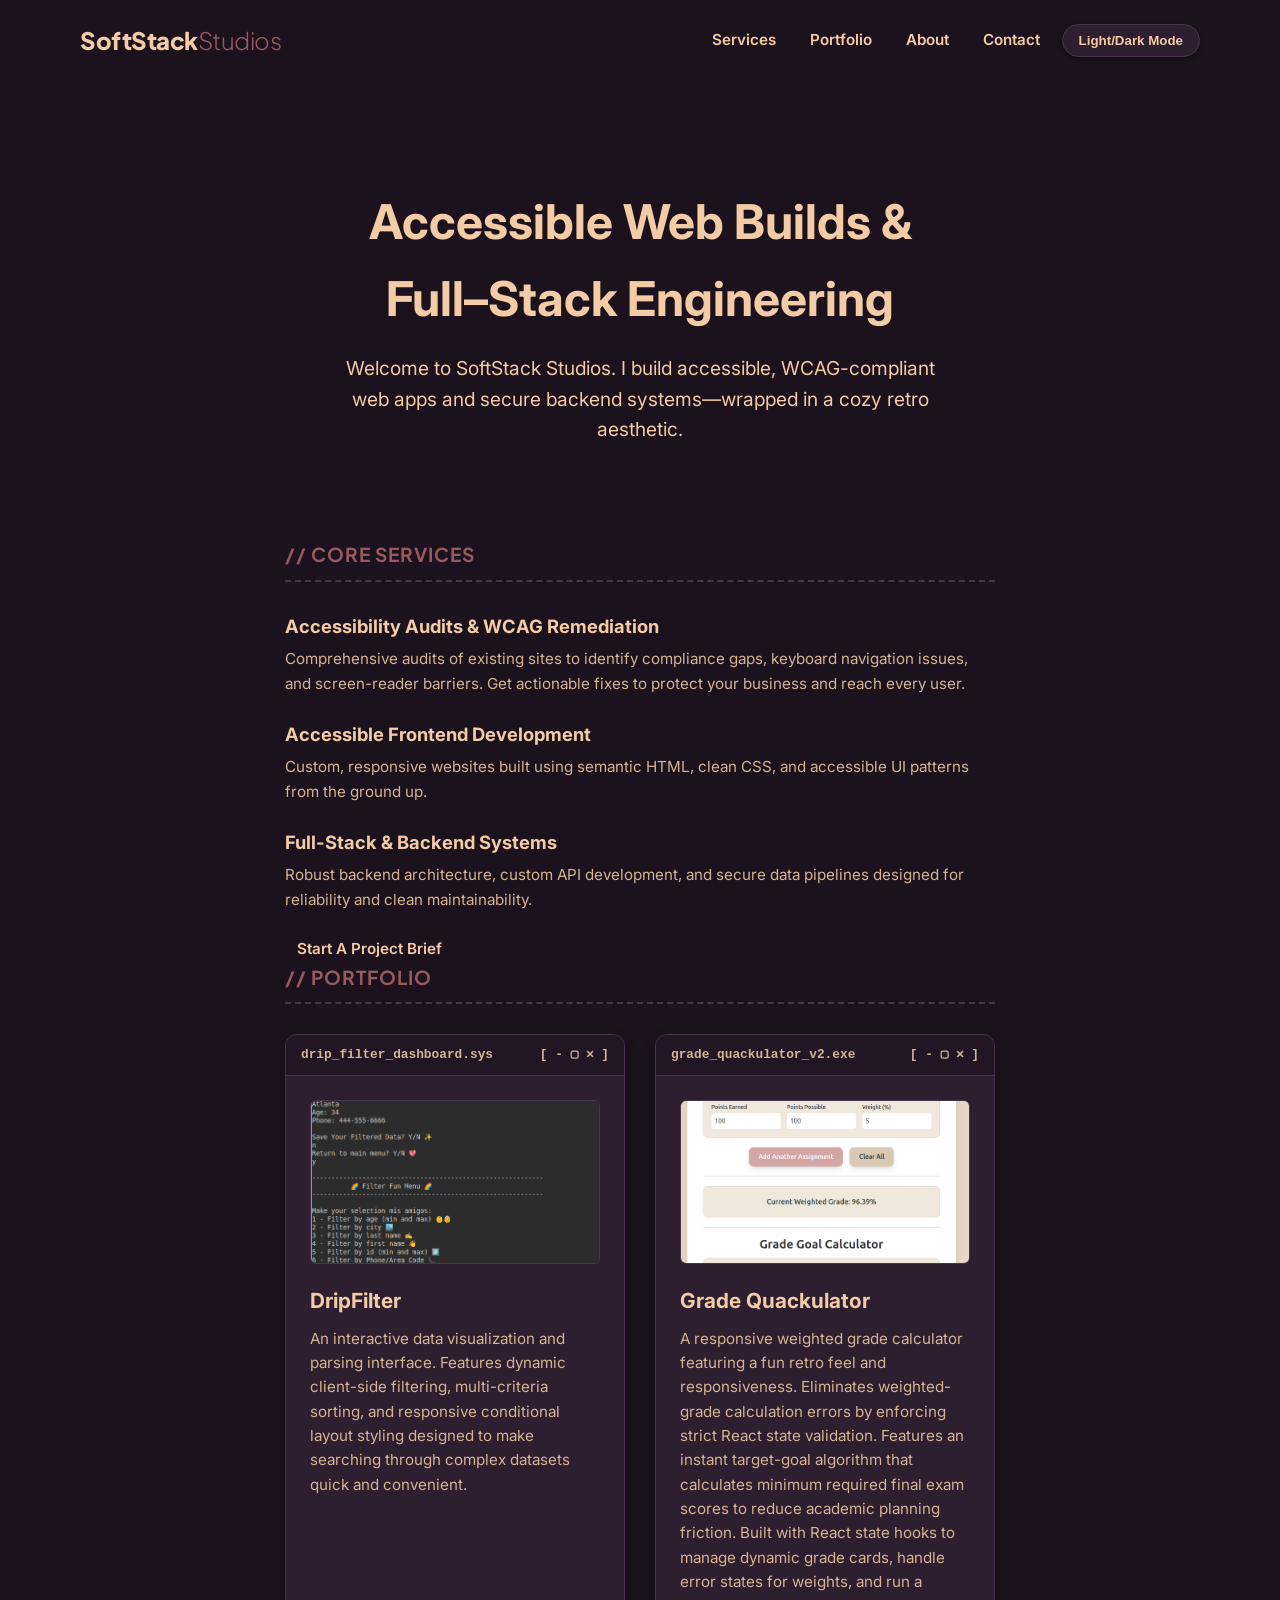
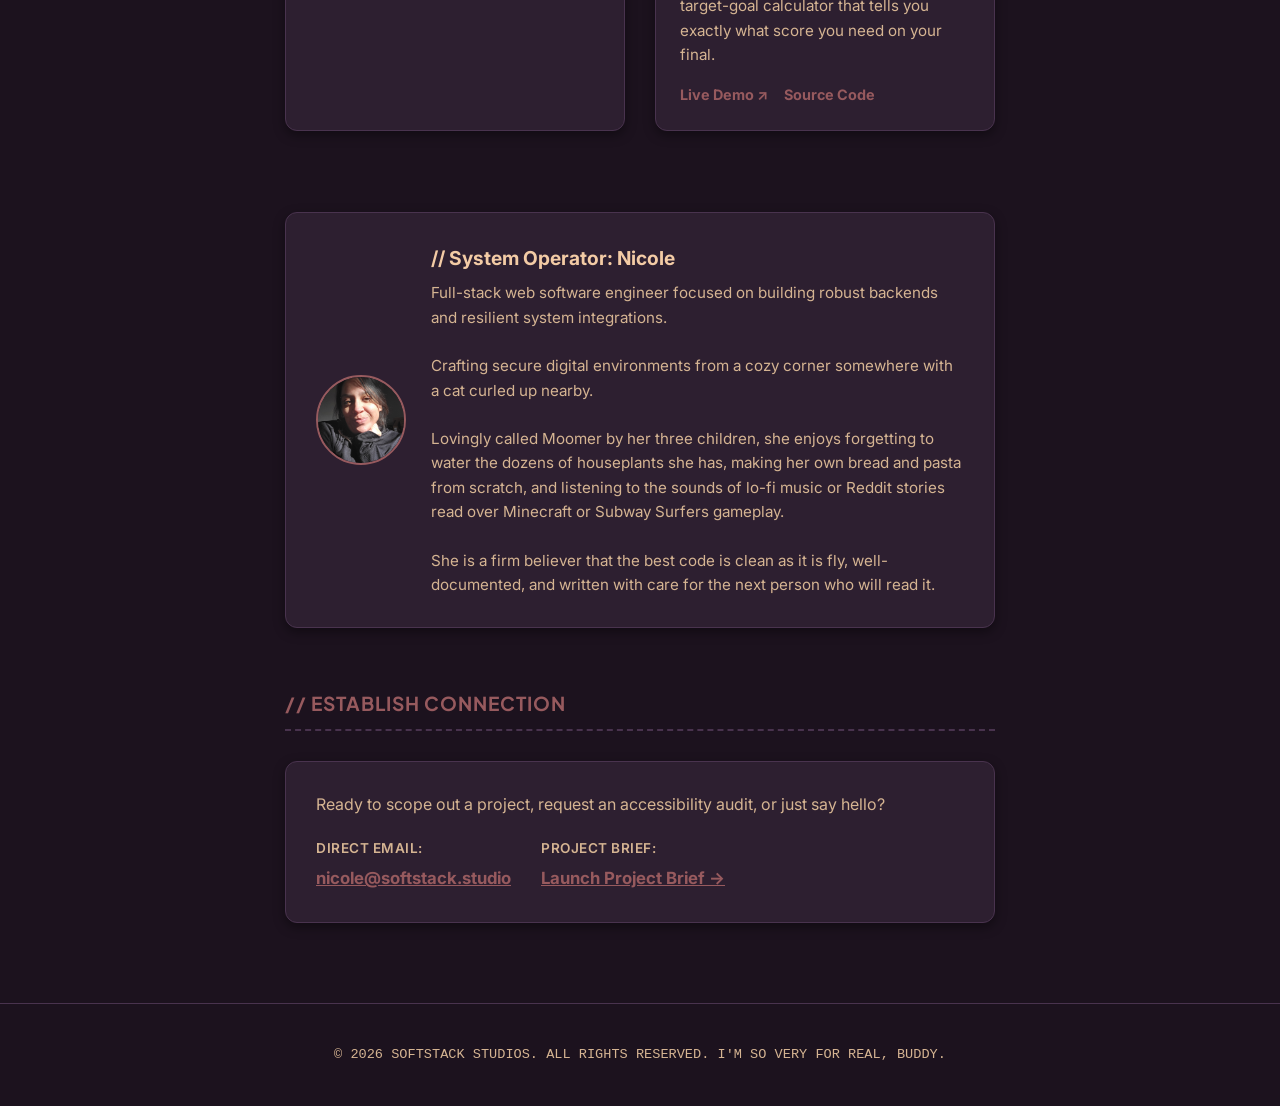
==== commit 6ee25d7d: "Fix Supabase initialization and integrate retro success modal" ====
--- a/index.html
+++ b/index.html
@@ -89,8 +89,7 @@
             <p>Robust backend architecture, custom API development, and secure data pipelines designed for reliability and clean maintainability.</p>
         </div>
 
-        <a href="#contact" class="service-link">Start an Onboarding Brief &rarr;
-        </a>    
+        <a href="onboarding.html" class="nav-link">Start A Project Brief</a>
     </section>
 
     <!-- Portfolio Section -->
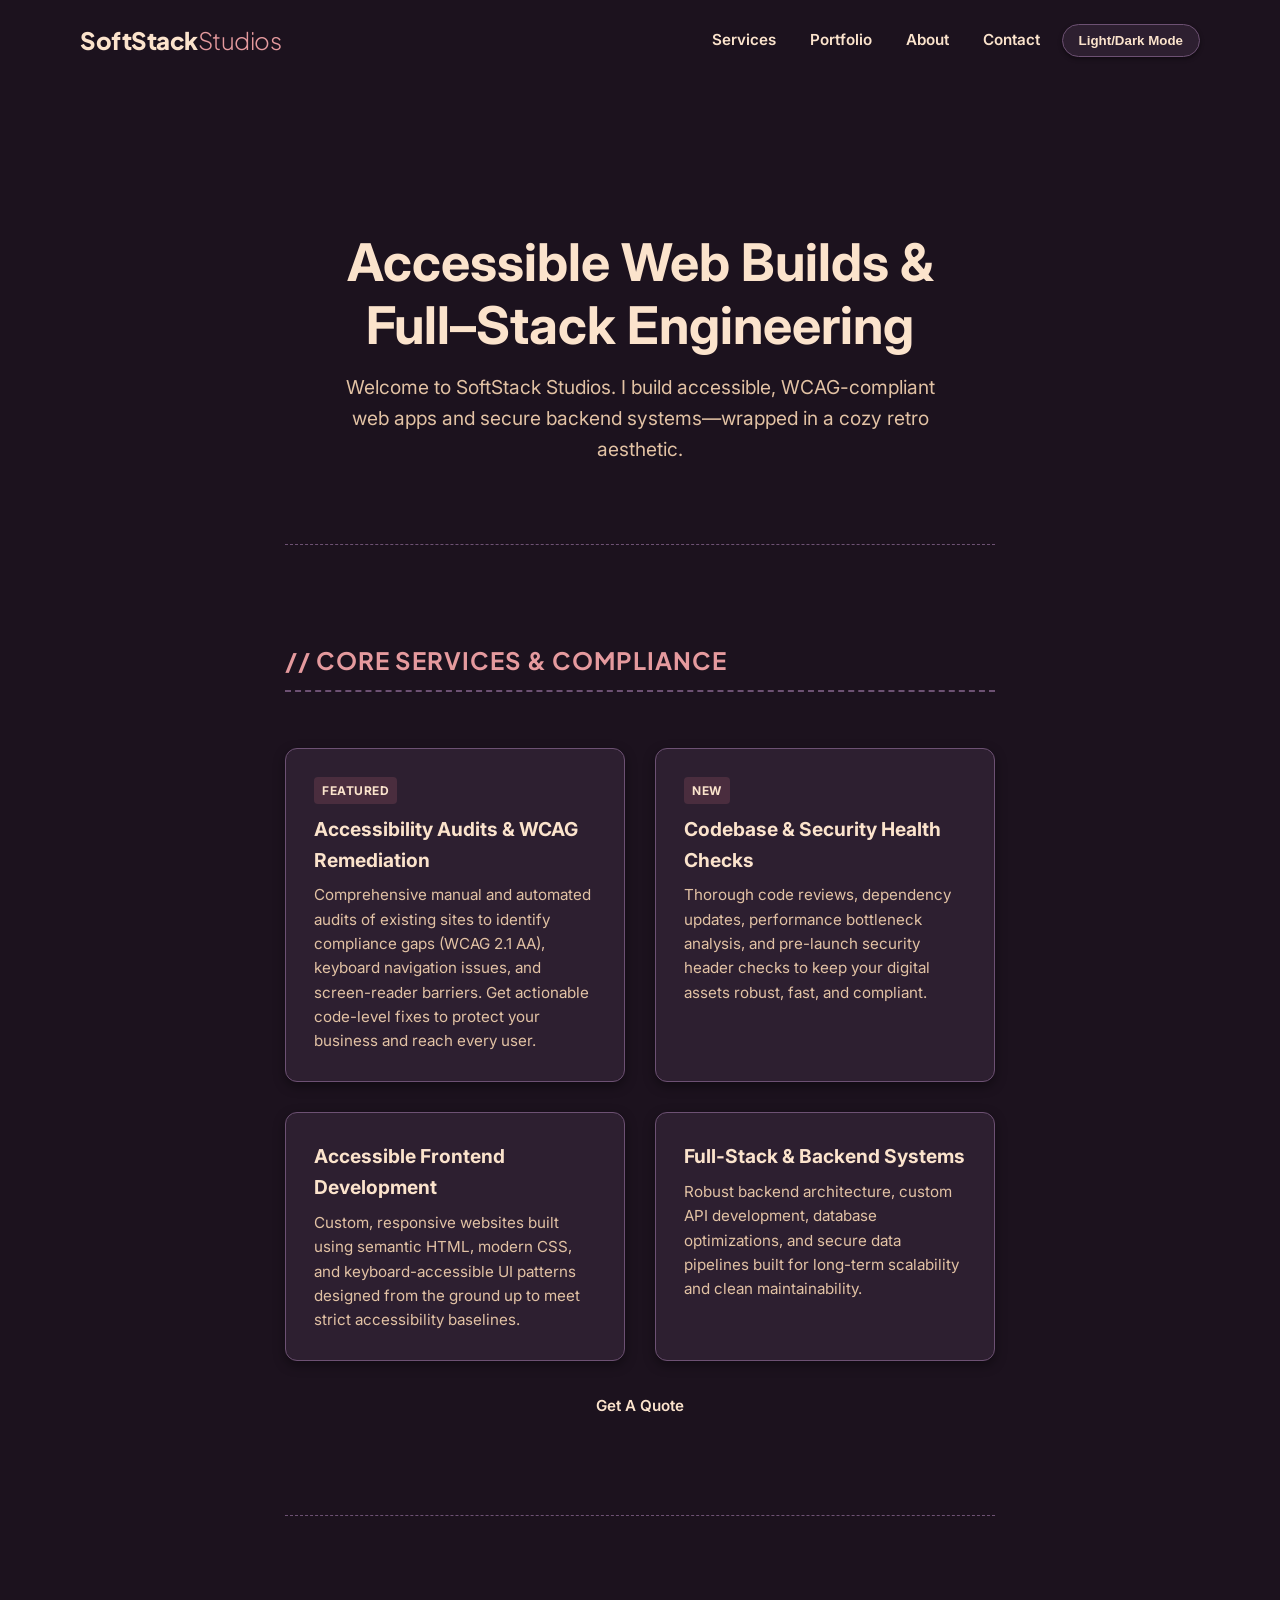
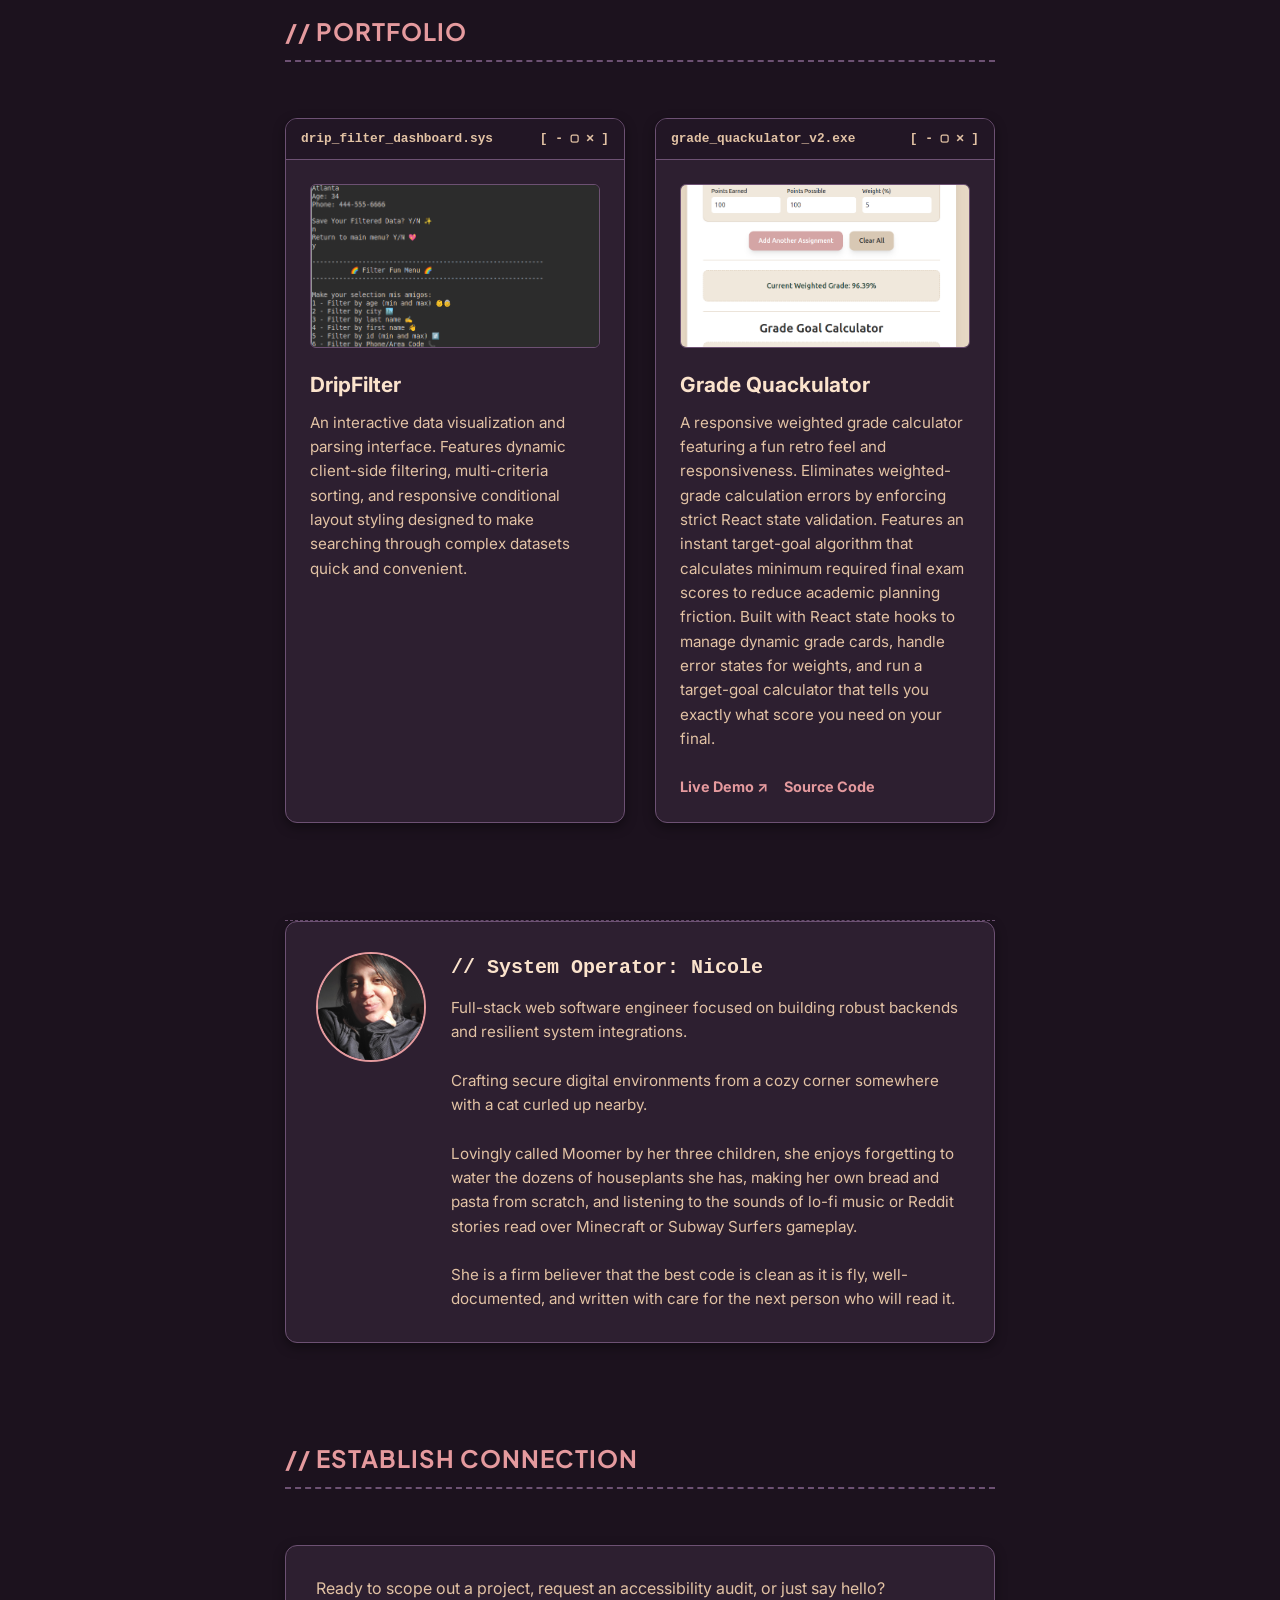
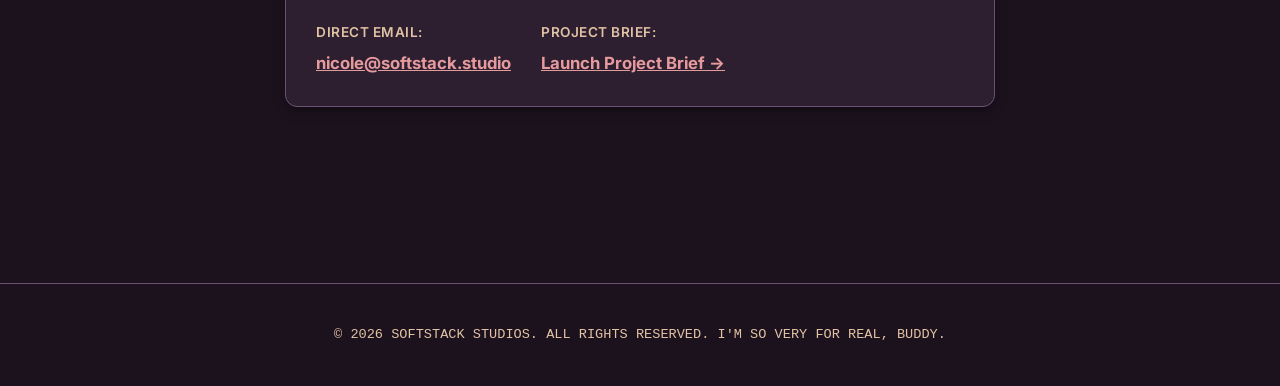
==== commit 3175f235: "feat: enhance accessibility features and update service descriptions in onboarding and dashboard" ====
--- a/index.html
+++ b/index.html
@@ -71,26 +71,42 @@
 
     <!-- Services Section -->
     <section id="services" class="services-section">
-        <h2 class="section-title">// CORE SERVICES</h2>
-
-        <div class="service-item">
-            <h3>Accessibility Audits &amp; WCAG Remediation</h3>
-            <p>Comprehensive audits of existing sites to identify compliance gaps, keyboard navigation issues, and
-                screen-reader barriers. Get actionable fixes to protect your business and reach every user.</p>
-        </div>
-
-        <div class="service-item">
-            <h3>Accessible Frontend Development</h3>
-            <p>Custom, responsive websites built using semantic HTML, clean CSS, and accessible UI patterns from the ground up.</p>
-        </div>
-
-        <div class="service-item">
-            <h3>Full-Stack &amp; Backend Systems</h3>
-            <p>Robust backend architecture, custom API development, and secure data pipelines designed for reliability and clean maintainability.</p>
-        </div>
-
-        <a href="onboarding.html" class="nav-link">Start A Project Brief</a>
-    </section>
+        <h2 class="section-title">// CORE SERVICES & COMPLIANCE</h2>
+
+        <div class="services-grid">
+            <div class="service-item">
+                <span class="badge">Featured</span>
+                <h3>Accessibility Audits &amp; WCAG Remediation</h3>
+                <p>Comprehensive manual and automated audits of existing sites to identify compliance gaps (WCAG 2.1
+                    AA), keyboard navigation issues, and screen-reader barriers. Get actionable code-level fixes to
+                    protect your business and reach every user.</p>
+            </div>
+
+            <div class="service-item">
+                <span class="badge">New</span>
+                <h3>Codebase & Security Health Checks</h3>
+                <p>Thorough code reviews, dependency updates, performance bottleneck analysis, and pre-launch security
+                    header checks to keep your digital assets robust, fast, and compliant.</p>
+            </div>
+
+            <div class="service-item">
+                <h3>Accessible Frontend Development</h3>
+                <p>Custom, responsive websites built using semantic HTML, modern CSS, and keyboard-accessible UI
+                    patterns designed from the ground up to meet strict accessibility baselines.</p>
+            </div>
+
+            <div class="service-item">
+                <h3>Full-Stack &amp; Backend Systems</h3>
+                <p>Robust backend architecture, custom API development, database optimizations, and secure data
+                    pipelines built for long-term scalability and clean maintainability.</p>
+            </div>
+        </div>
+
+        <div style="text-align: center; margin-top: 2rem;">
+        <a href="onboarding.html" class="nav-link">Get A Quote</a>
+        </div>
+    </section>
+
 
     <!-- Portfolio Section -->
     <section class="portfolio-section" id="portfolio">
--- a/styles.css
+++ b/styles.css
@@ -7,25 +7,30 @@
     --bg-canvas: #eeeeee;
     --bg-surface: #ffffff;
     --text-main: #2b2b28;
-    --text-muted: #666666;
-    --primary-accent: #71a0a5;
+    --text-muted: #595959;
+    --primary-accent: #4c7d82;
     --secondary-accent: #845464;
-    --border-color: #acc6aa;
+    --border-color: #7a9a78;
     --input-bg: #f9f9f9;
+    --badge-bg: #e2ece9;
+    --badge-text: #2b5458;
     --shadow: rgba(0, 0, 0, 0.05);
 }
+
 
 [data-theme="dark"] {
     /* Dark Mode Switch (Palette 2) */
     color-scheme: dark;
     --bg-canvas: #1c121e;
     --bg-surface: #2d1f30;
-    --text-main: #f3cba5;
-    --text-muted: #d5b492;
-    --primary-accent: #975a5e;
-    --secondary-accent: #f3cba5;
-    --border-color: #49334e;
+    --text-main: #fbe3cc;
+    --text-muted: #e2c2a4;
+    --primary-accent: #e59a9e;
+    --secondary-accent: #fbe3cc;
+    --border-color: #6d5173;
     --input-bg: #221625;
+    --badge-bg: #4a2d3e;
+    --badge-text: #fbe3cc;
     --shadow: rgba(0, 0, 0, 0.4);
 }
 
@@ -165,8 +170,11 @@
     background-color: var(--secondary-accent);
 }
 
-[data-theme="dark"].nav-dropdown-btn:hover {
-    color: #25161b;
+[data-theme="dark"] .submit-btn,
+[data-theme="dark"] .nav-dropdown-btn,
+[data-theme="dark"] .modal-btn.primary-btn {
+    color: #1c121e;
+    font-weight: 700;
 }
 
 .dropdown-content {
@@ -223,28 +231,61 @@
 }
 
 /* ==========================================================================
-   04. LANDING & HERO COMPONENTS (Non-Form Elements)
+   04. LANDING & HERO COMPONENTS
    ========================================================================== */
 .landing-main {
-    max-width: 1000px;
+    max-width: 1100px;
+    margin: 0 auto;
+    padding: 0 20px;
+}
+
+main section {
+    padding: 3.5rem 0;
+    border-bottom: 1px dashed var(--border-color);
+}
+
+main section:last-of-type {
+    border-bottom: none;
+}
+
+@media (min-width: 1024px) {
+    main section {
+        padding: 6rem 0;
+    }
+
+    .landing-main {
+        padding: 0 30px;
+    }
 }
 
 .hero-section {
     text-align: center;
-    padding: 4rem 2rem;
+    padding: 4rem 1rem !important;
     max-width: 800px;
     margin: 0 auto;
 }
 
 .hero-title {
-    font-size: 3rem;
+    font-size: 2.75rem;
     margin-bottom: 15px;
+    line-height: 1.2;
 }
 
 .hero-subtitle {
     font-size: 1.2rem;
-    max-width: 600px;
-    margin: 0 auto 30px auto;
+    max-width: 620px;
+    margin: 0 auto;
+    color: var(--text-muted);
+}
+
+@media (min-width: 1024px) {
+    .hero-section {
+        padding: 7rem 1rem 5rem 1rem !important;
+    }
+
+    .hero-title {
+        font-size: 3.25rem;
+    }
 }
 
 .cta-btn {
@@ -264,19 +305,89 @@
     filter: brightness(1.1);
 }
 
-/* Portfolio & Projects Grid */
-.portfolio-section {
-    margin-bottom: 60px;
-}
-
 .section-title {
-    font-size: 1.2rem;
+    font-size: 1.25rem;
     text-transform: uppercase;
     letter-spacing: 1px;
     margin-bottom: 30px;
     border-bottom: 2px dashed var(--border-color);
     padding-bottom: 10px;
     color: var(--primary-accent);
+}
+
+@media (min-width: 1024px) {
+    .section-title {
+        font-size: 1.5rem;
+        margin-bottom: 3.5rem;
+    }
+}
+
+/* ==========================================================================
+   05. SERVICES GRID & ITEMS
+   ========================================================================== */
+.services-grid {
+    display: grid;
+    grid-template-columns: 1fr;
+    gap: 20px;
+}
+
+@media (min-width: 768px) {
+    .services-grid {
+        grid-template-columns: repeat(2, 1fr);
+    }
+}
+
+@media (min-width: 1024px) {
+    .services-grid {
+        gap: 30px;
+    }
+}
+
+.service-item {
+    background: var(--bg-surface);
+    border: 1px solid var(--border-color);
+    border-radius: 12px;
+    padding: 28px;
+    position: relative;
+    box-shadow: 0 4px 12px var(--shadow);
+    transition: transform 0.2s ease, border-color 0.2s ease;
+}
+
+.service-item:hover {
+    transform: translateY(-3px);
+    border-color: var(--primary-accent);
+}
+
+.service-item h3 {
+    font-size: 1.2rem;
+    color: var(--text-main);
+    margin-bottom: 8px;
+}
+
+.service-item p {
+    color: var(--text-muted);
+    font-size: 0.95rem;
+    line-height: 1.6;
+}
+
+.badge {
+    display: inline-block;
+    background-color: var(--badge-bg);
+    color: var(--badge-text);
+    font-size: 0.75rem;
+    font-weight: 700;
+    padding: 4px 8px;
+    border-radius: 4px;
+    margin-bottom: 10px;
+    text-transform: uppercase;
+    letter-spacing: 0.5px;
+}
+
+/* ==========================================================================
+   06. PORTFOLIO & PROJECTS GRID
+   ========================================================================== */
+.portfolio-section {
+    margin-bottom: 0;
 }
 
 .project-grid {
@@ -292,14 +403,16 @@
     overflow: hidden;
     box-shadow: 0 4px 12px var(--shadow);
     transition: transform 0.3s cubic-bezier(0.16, 1, 0.3, 1),
-                box-shadow 0.3s cubic-bezier(0.16, 1, 0.3, 1),
-                border-color 0.3s ease;
+    box-shadow 0.3s cubic-bezier(0.16, 1, 0.3, 1),
+    border-color 0.3s ease;
     will-change: transform;
+    display: flex;
+    flex-direction: column;
 }
 
 .project-card:hover,
 .project-card:focus-within {
-    transform: translateY(-6px) scale(1.02);
+    transform: translateY(-6px) scale(1.01);
     box-shadow: 0 12px 28px var(--shadow);
     border-color: var(--primary-accent);
 }
@@ -318,6 +431,9 @@
 
 .card-body {
     padding: 24px;
+    display: flex;
+    flex-direction: column;
+    flex-grow: 1;
 }
 
 .preview-frame {
@@ -351,12 +467,14 @@
     font-size: 0.95rem;
     color: var(--text-muted);
     line-height: 1.6;
+    margin-bottom: 1.5rem;
+    flex-grow: 1;
 }
 
 .card-links {
     display: flex;
     gap: 1rem;
-    margin-top: 1rem;
+    margin-top: auto;
 }
 
 .card-links .contact-link {
@@ -364,57 +482,24 @@
     text-decoration: none;
 }
 
-/* Service Actions & Items */
-.service-item {
-    margin-bottom: 24px;
-}
-
-.service-item h3 {
-    font-size: 1.15rem;
-    color: var(--text-main);
-    margin-bottom: 6px;
-}
-
-.service-item p {
-    color: var(--text-muted);
-    font-size: 0.95rem;
-    line-height: 1.6;
-}
-
-.service-link {
-    display: inline-block;
-    margin-top: 2.5rem;
-    margin-bottom: 1.5rem;
-    color: var(--primary-accent);
-    font-weight: 700;
-    font-size: 1rem;
-    text-decoration: none;
-    transition: color 0.2s ease, transform 0.2s ease;
-}
-
-.service-link:hover {
-    color: var(--secondary-accent);
-    transform: translateX(4px);
-    text-decoration: underline;
-}
-
-/* Operator Bio Card */
+/* ==========================================================================
+   07. OPERATOR PROFILE & CONTACT SECTIONS
+   ========================================================================== */
 .operator-profile {
-    margin-top: 80px;
     padding: 30px;
     background: var(--bg-surface);
     border: 1px solid var(--border-color);
     border-radius: 12px;
     display: flex;
     gap: 25px;
-    align-items: center;
+    align-items: flex-start;
     flex-wrap: wrap;
     box-shadow: 0 4px 12px var(--shadow);
 }
 
 .avatar-frame {
-    width: 90px;
-    height: 90px;
+    width: 110px;
+    height: 110px;
     aspect-ratio: 1 / 1;
     border-radius: 50%;
     border: 2px solid var(--primary-accent);
@@ -437,9 +522,10 @@
 }
 
 .operator-title {
-    margin: 0 0 8px 0;
-    color: var(--text-main);
-    font-size: 1.2rem;
+    margin: 0 0 12px 0;
+    color: var(--text-main);
+    font-size: 1.25rem;
+    font-family: monospace;
 }
 
 .operator-bio {
@@ -447,12 +533,6 @@
     font-size: 0.95rem;
     color: var(--text-muted);
     line-height: 1.6;
-}
-
-/* Contact / Ways to Reach Me */
-.contact-section {
-    margin-top: 60px;
-    margin-bottom: 40px;
 }
 
 .contact-card {
@@ -502,7 +582,7 @@
 }
 
 /* ==========================================================================
-   05. FORM LAYOUT & MAIN CARD CONTAINER
+   08. FORM LAYOUT & MAIN CONTAINER
    ========================================================================== */
 .form-container {
     max-width: 750px;
@@ -550,7 +630,7 @@
 }
 
 /* ==========================================================================
-   06. FORM INPUTS & STANDARD CONTROLS
+   09. FORM INPUTS & STANDARD CONTROLS
    ========================================================================== */
 .input-group textarea {
     resize: vertical;
@@ -591,6 +671,12 @@
     appearance: none;
 }
 
+/* WCAG Compliant Placeholder Styling */
+::placeholder {
+    color: var(--text-muted);
+    opacity: 1;
+}
+
 .input-group select {
     background-image: url("data:image/svg+xml,%3Csvg xmlns='http://www.w3.org/2000/svg' width='16' height='16' viewBox='0 0 24 24' fill='none' stroke='%23666666' stroke-width='2' stroke-linecap='round' stroke-linejoin='round'%3E%3Cpolyline points='6 9 12 15 18 9'%3E%3C/polyline%3E%3C/svg%3E");
     background-repeat: no-repeat;
@@ -607,9 +693,8 @@
 }
 
 /* ==========================================================================
-   07. CUSTOM CONTROL RESETS (Checkboxes, Radios & Sliders)
-   ========================================================================== */
-/* Reset default behavior so non-text inputs don't inherit textarea border frames */
+   10. CUSTOM CONTROL RESETS (Checkboxes, Radios & Sliders)
+   ========================================================================== */
 .hidden {
     display: none !important;
 }
@@ -621,7 +706,7 @@
     padding: 0;
 }
 
-/* 7a. Creative Energy Range Slider */
+/* Range Slider */
 input[type="range"] {
     -webkit-appearance: auto;
     appearance: auto;
@@ -632,13 +717,14 @@
     cursor: pointer;
 }
 
-/* 7b. Standalone WCAG Accessibility Checkbox Box */
+/* Custom Checkbox & Radio Alignment */
 .wcag-box label,
 .checkbox-item,
 .radio-item {
     user-select: none;
     -webkit-user-select: none;
 }
+
 .wcag-box {
     display: flex;
     align-items: center;
@@ -654,7 +740,6 @@
     cursor: pointer;
 }
 
-/* 7c. Platform Features Checkbox Grid */
 .checkbox-grid {
     display: grid;
     grid-template-columns: repeat(auto-fit, minmax(220px, 1fr));
@@ -681,7 +766,6 @@
     flex-shrink: 0;
 }
 
-/* 7d. Post-Launch Maintenance Radio Buttons */
 input[type="radio"] {
     width: 18px;
     height: 18px;
@@ -712,13 +796,13 @@
 }
 
 /* ==========================================================================
-   08. FORM ACTION BUTTONS
+   11. FORM ACTION BUTTONS
    ========================================================================== */
 .form-actions {
-   display: flex;
-   flex-direction: column; 
-   gap: 12px;
-   margin-top: 24px;
+    display: flex;
+    flex-direction: column;
+    gap: 12px;
+    margin-top: 24px;
 }
 
 .submit-btn {
@@ -759,7 +843,7 @@
 }
 
 /* ==========================================================================
-   09. FOOTER
+   12. FOOTER
    ========================================================================== */
 .app-footer {
     text-align: center;
@@ -772,7 +856,7 @@
 }
 
 /* ==========================================================================
-   10. MEDIA QUERIES & RESPONSIVE DESIGN
+   13. MEDIA QUERIES & RESPONSIVE DESIGN
    ========================================================================== */
 
 /* Mobile Breakpoint (< 600px) */
@@ -800,9 +884,8 @@
     }
 }
 
-/* Tablet & Mobile Touch Target Accessibility (< 768px) */
+/* Tablet & Touch Target Accessibility (< 768px) */
 @media (max-width: 768px) {
-    /* Touch Target Sizing (WCAG Minimum 44x44px) */
     .nav-dropdown-btn,
     .refresh-btn,
     .dropdown-item,
@@ -820,52 +903,120 @@
         top: auto;
         width: auto;
     }
-
-    /* Modal Optimizations */
-    .modal-content {
-        width: 92%;
-        padding: 20px;
-        max-height: 85vh;
-        border-radius: 12px;
-    }
-
-    .close-btn {
-        top: 12px;
-        right: 16px;
-        padding: 10px;
-        min-width: 44px;
-        min-height: 44px;
-        display: flex;
-        align-items: center;
-        justify-content: center;
-    }
-
-    /* Scrollable Tables on Mobile */
-    .table-wrapper {
-        overflow-x: auto;
-        -webkit-overflow-scrolling: touch;
-    }
-
-    th, td {
-        padding: 12px 16px;
-        white-space: nowrap;
-    }
-
-    /* Stack Metrics vertically */
-    .metrics-grid {
-        grid-template-columns: 1fr;
-        gap: 15px;
-    }
 }
 
 /* Reduced Motion Override */
 @media (prefers-reduced-motion: reduce) {
-    .project-card {
+    .project-card,
+    .service-item {
         transition: none;
     }
 
     .project-card:hover,
-    .project-card:focus-within {
+    .project-card:focus-within,
+    .service-item:hover {
         transform: none;
     }
 }
+
+/* ==========================================================================
+   14. CUSTOM RETRO MODAL OVERLAY
+   ========================================================================== */
+.custom-modal-overlay {
+    position: fixed;
+    top: 0;
+    left: 0;
+    width: 100vw;
+    height: 100vh;
+    background-color: rgba(0, 0, 0, 0.75);
+    backdrop-filter: blur(4px);
+    display: flex;
+    align-items: center;
+    justify-content: center;
+    z-index: 9999;
+    padding: 20px;
+}
+
+.custom-modal-card {
+    background-color: var(--bg-surface);
+    border: 2px solid var(--border-color);
+    border-radius: 12px;
+    max-width: 500px;
+    width: 100%;
+    box-shadow: 0 12px 32px var(--shadow);
+    overflow: hidden;
+}
+
+.modal-window-header {
+    background-color: var(--input-bg);
+    padding: 12px 18px;
+    display: flex;
+    justify-content: space-between;
+    align-items: center;
+    font-family: monospace;
+    font-size: 0.85rem;
+    color: var(--text-muted);
+    border-bottom: 1px solid var(--border-color);
+}
+
+.modal-body {
+    padding: 28px 24px;
+    text-align: center;
+}
+
+.modal-body h2 {
+    margin-top: 0;
+    margin-bottom: 12px;
+    color: var(--text-main);
+}
+
+.modal-body p {
+    color: var(--text-muted);
+    font-size: 0.95rem;
+    line-height: 1.6;
+}
+
+.modal-actions {
+    display: flex;
+    gap: 12px;
+    justify-content: center;
+    margin-top: 24px;
+    flex-wrap: wrap;
+}
+
+.modal-btn {
+    padding: 12px 20px;
+    border-radius: 8px;
+    text-decoration: none;
+    font-weight: 700;
+    font-size: 0.95rem;
+    cursor: pointer;
+    transition: all 0.2s ease;
+    display: inline-flex;
+    align-items: center;
+    justify-content: center;
+}
+
+.modal-btn.primary-btn {
+    background-color: var(--primary-accent);
+    color: #ffffff;
+}
+
+.modal-btn.primary-btn:hover {
+    background-color: var(--secondary-accent);
+}
+
+[data-theme="dark"] .modal-btn.primary-btn:hover {
+    color: #25161b;
+}
+
+.modal-btn.secondary-btn {
+    background-color: transparent;
+    border: 1px solid var(--border-color);
+    color: var(--text-main);
+}
+
+.modal-btn.secondary-btn:hover {
+    background-color: var(--input-bg);
+    border-color: var(--primary-accent);
+}
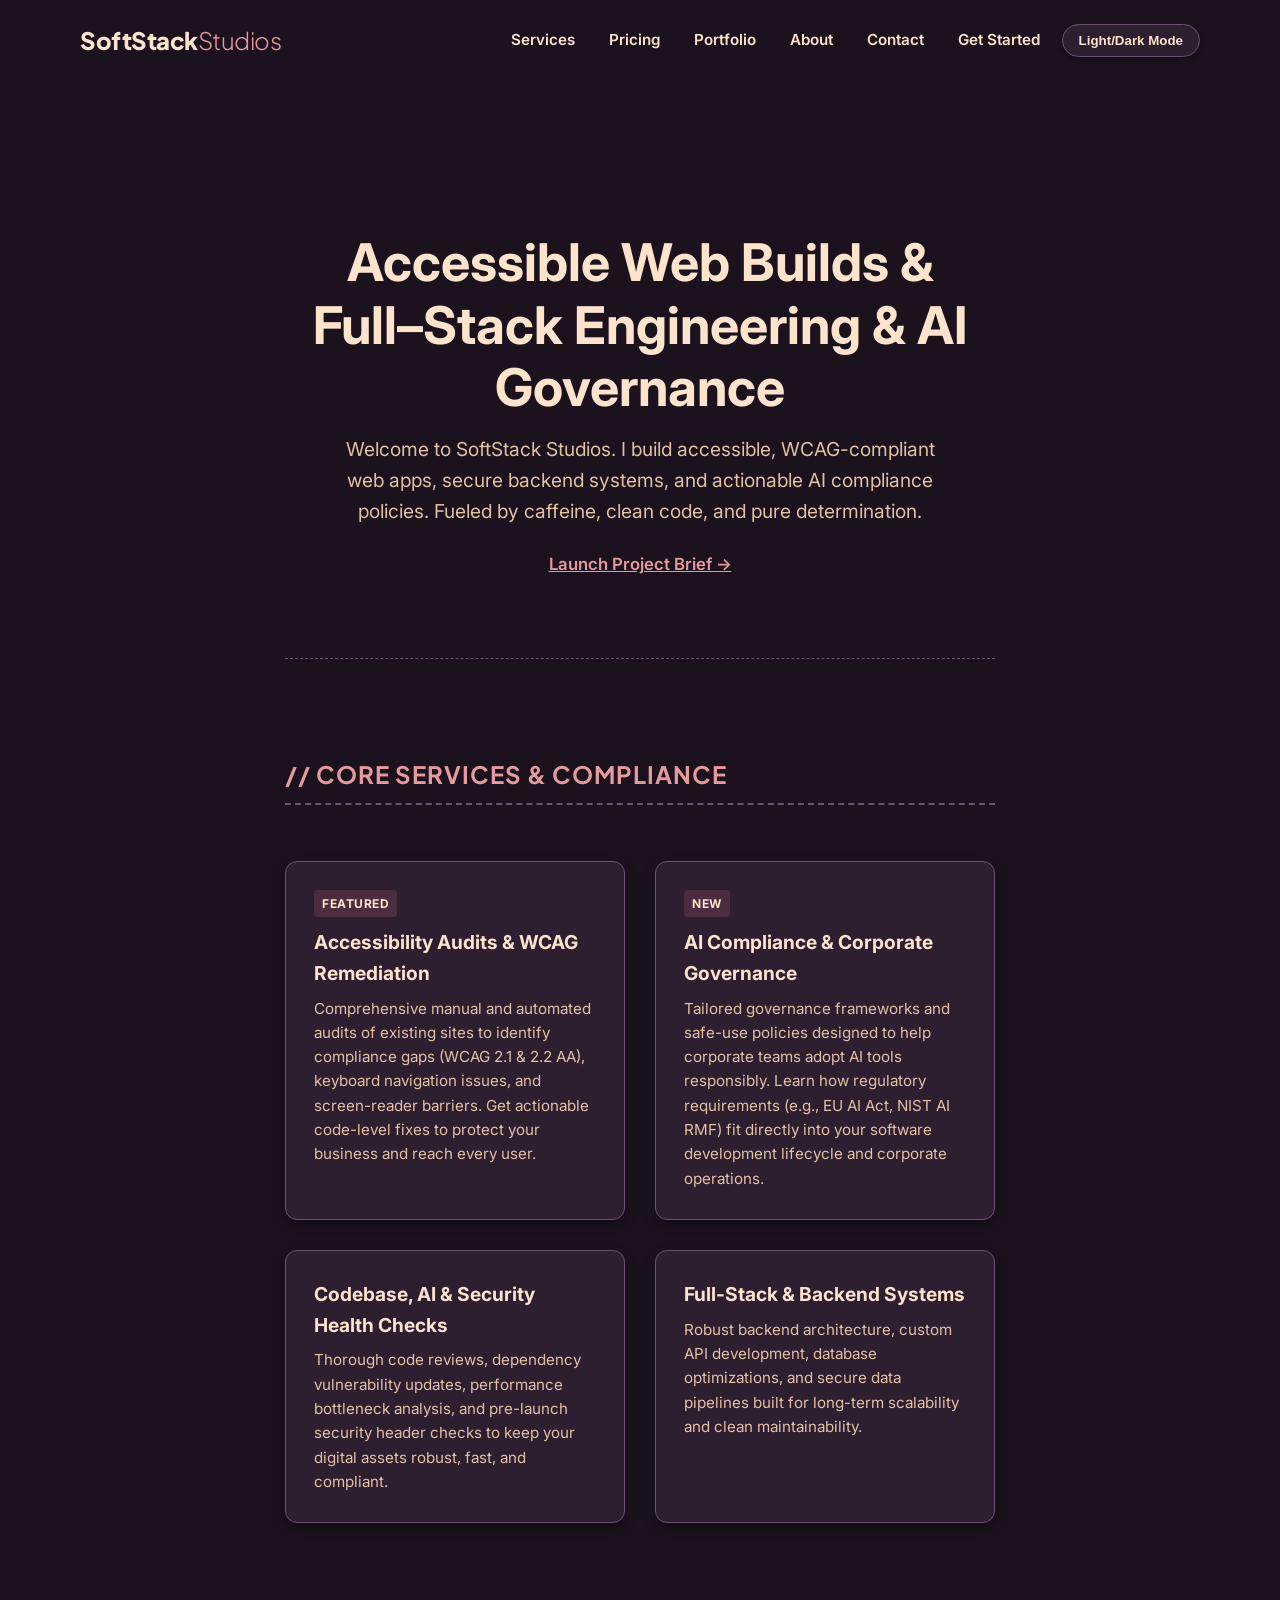
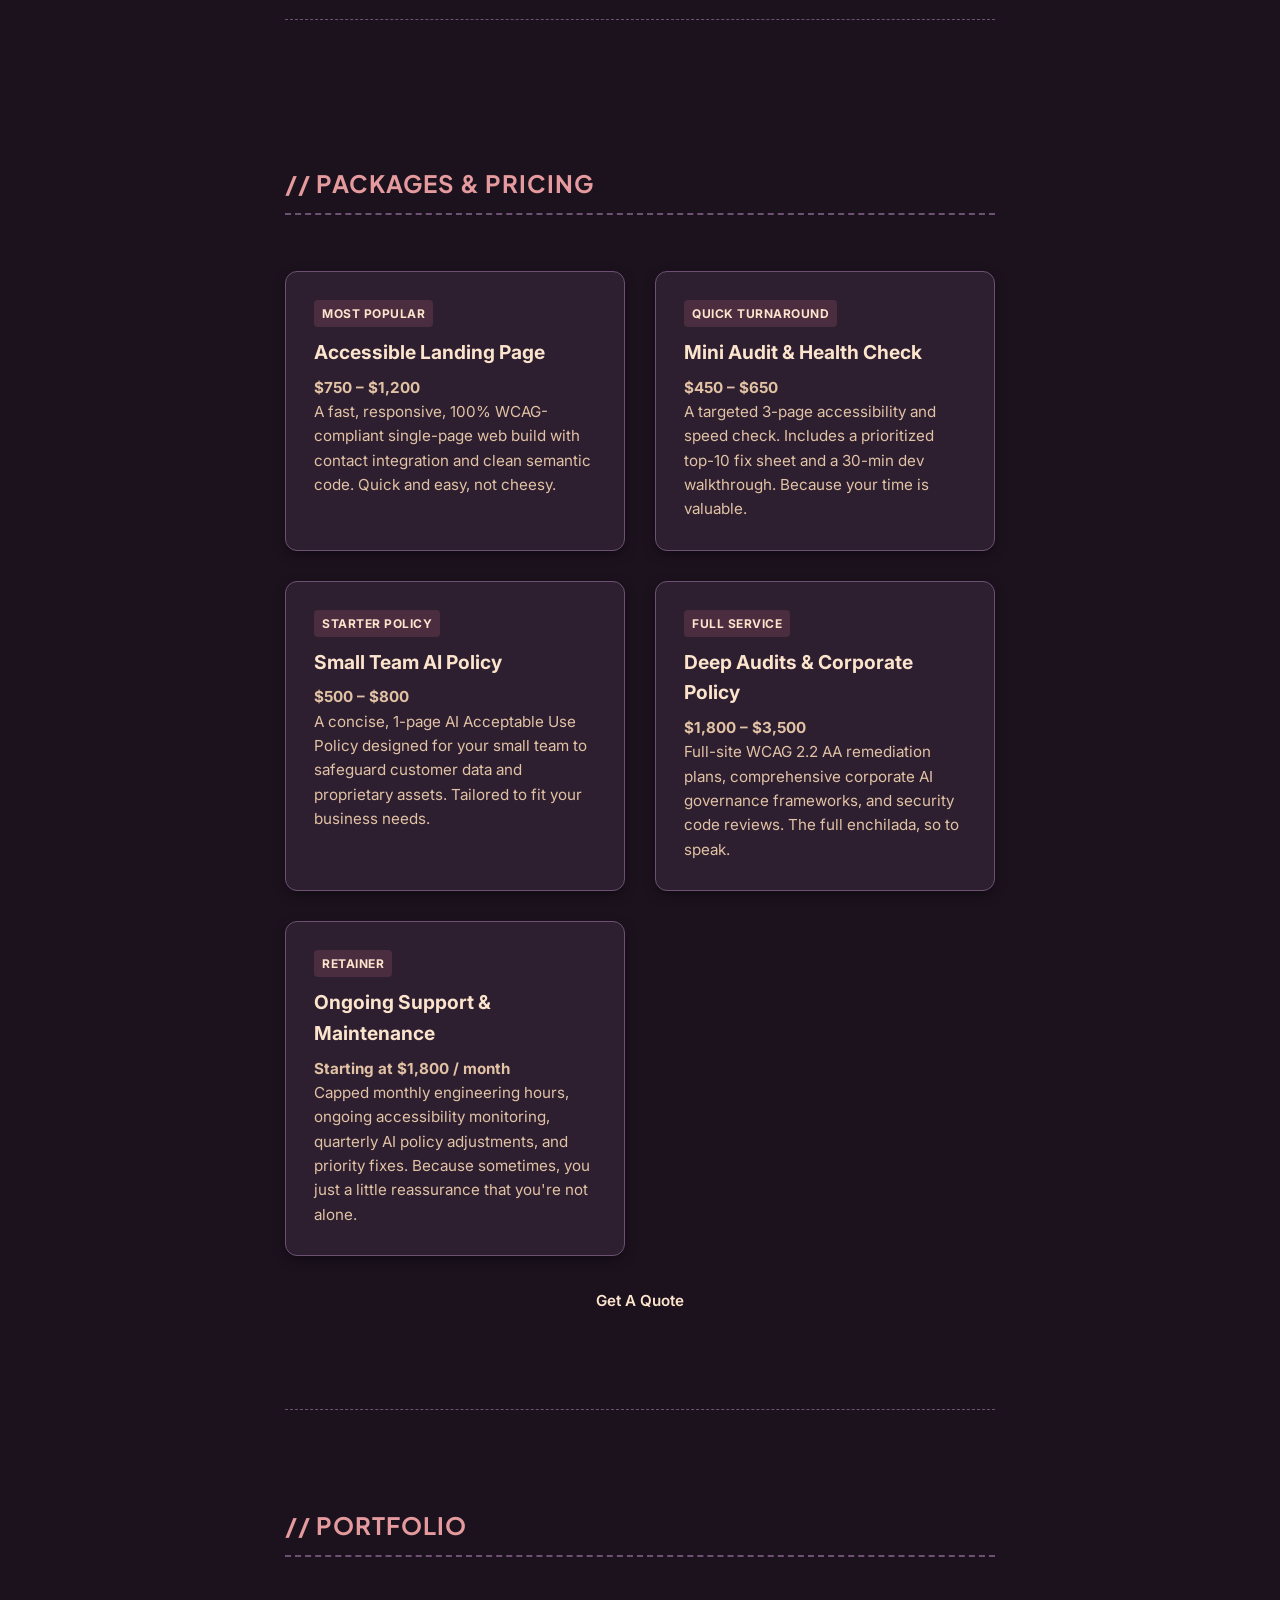
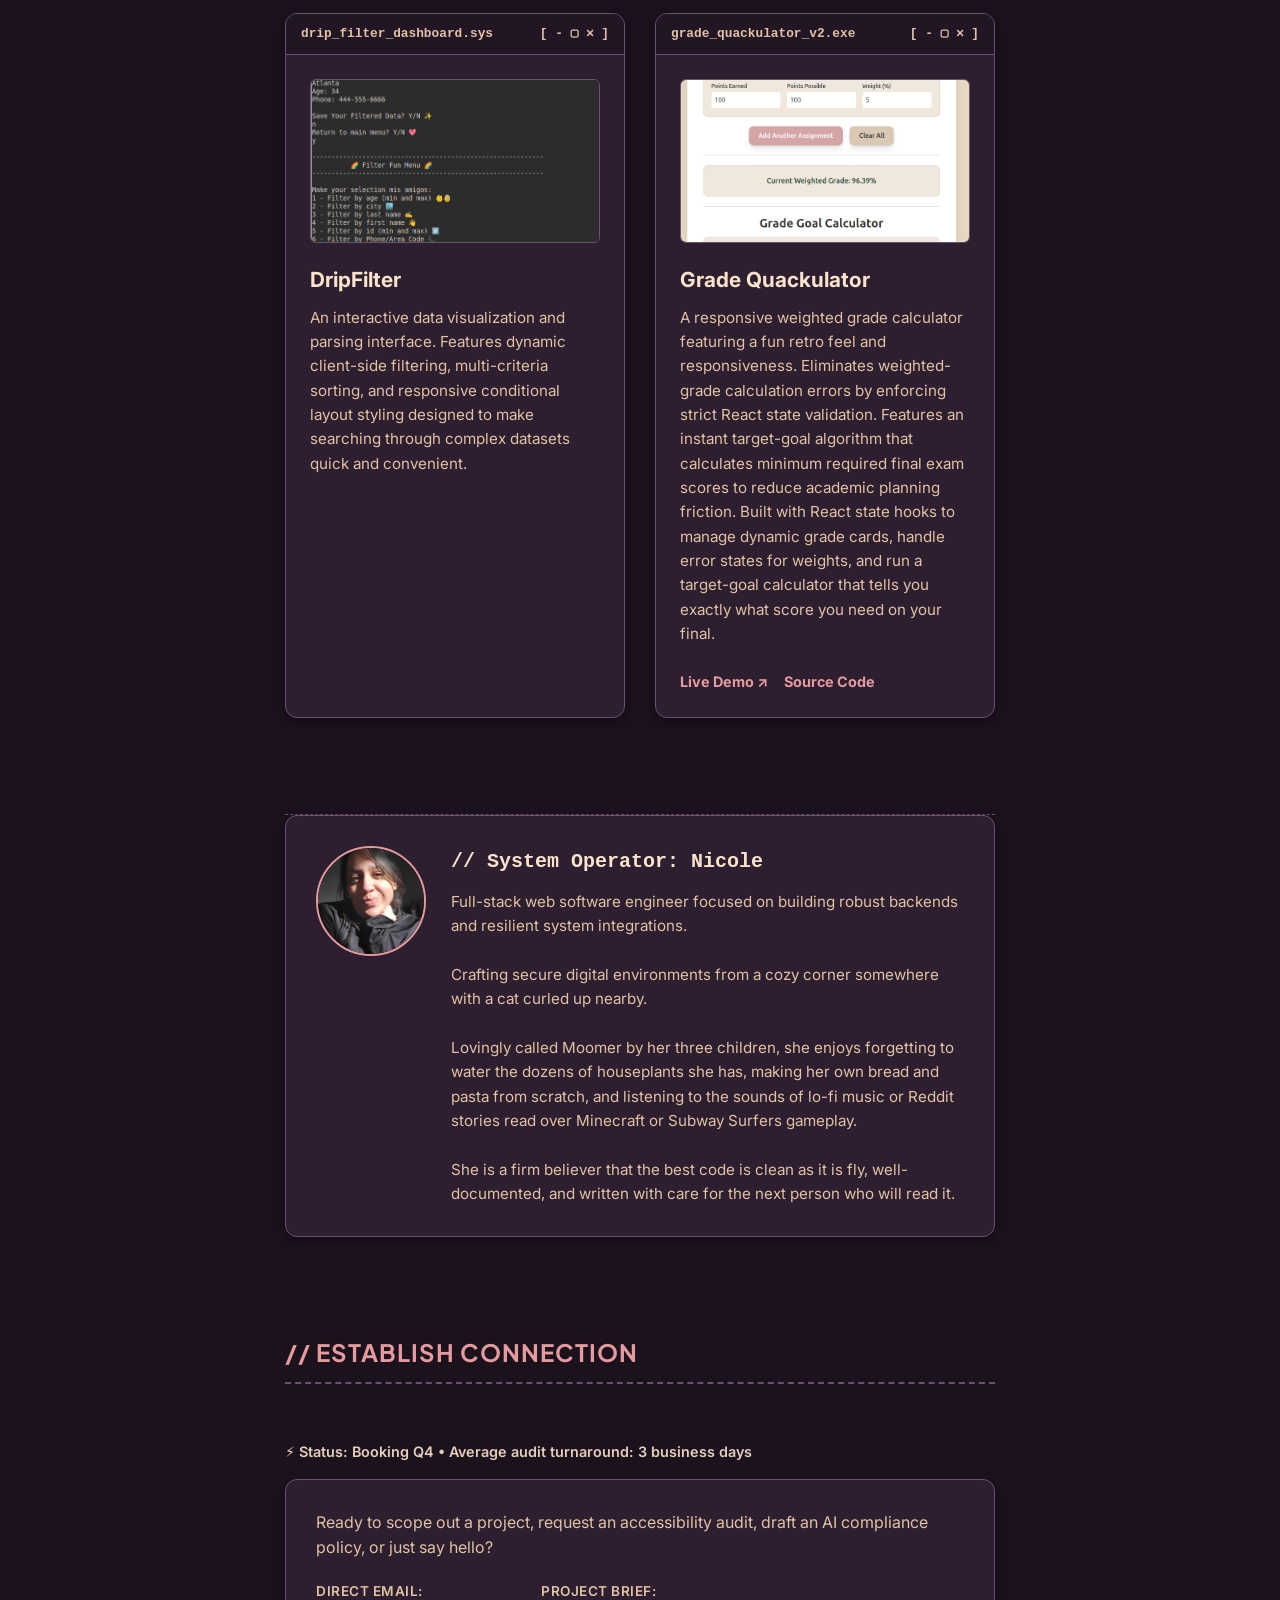
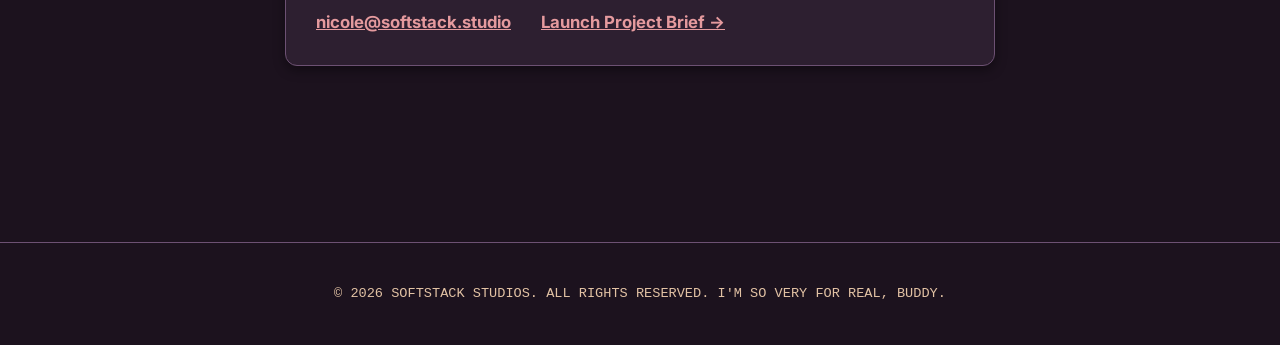
==== commit d82ac77a: "Enhance SEO and update content in index.html Included clearer pricing packages and turnaround time. " ====
--- a/index.html
+++ b/index.html
@@ -3,9 +3,12 @@
 <head>
     <meta charset="UTF-8">
     <meta name="viewport" content="width=device-width, initial-scale=1.0">
-    <title>SoftStack Studios</title>
-
-<!-- THESE ARE THE META SEO TAGS -->
+    <title>SoftStack Studios | Accessible Web Builds & Full-Stack Engineering</title>
+
+    <!-- Canonical Link -->
+    <link rel="canonical" href="https://softstack.studio/">
+    
+    <!-- THESE ARE THE SEO TAGS -->
     <!-- Primary Meta Tags -->
     <meta name="title" content="SoftStack Studios | Accessible Web Builds & Full-Stack Engineering">
     <meta name="description" content="Custom web design, WCAG-compliant accessibility audits, accessible frontend development, and robust full-stack backend systems by Nicole.">
@@ -46,9 +49,11 @@
     <a href="#" class="logo">SoftStack<span>Studios</span></a>
     <nav class="header-nav" aria-label="Main Navigation">
         <a href="#services" class="nav-link">Services</a>
+        <a href="#pricing" class="nav-link">Pricing</a>
         <a href="#portfolio" class="nav-link">Portfolio</a>
         <a href="#operator" class="nav-link">About</a>
         <a href="#contact" class="nav-link">Contact</a>
+        <a href="onboarding.html" class="nav-link nav-cta-btn">Get Started</a>
 
         <!-- Onboarding & Services Dropdown -->
         <button type="button" class="theme-toggle-btn" id="themeToggle" aria-label="Toggle light or dark theme" aria-pressed="true">
@@ -62,59 +67,99 @@
 
     <!-- Hero Section -->
     <section id="hero" class="hero-section">
-        <h1 class="hero-title">Accessible Web Builds &amp; Full–Stack Engineering</h1>
+        <h1 class="hero-title">Accessible Web Builds &amp; Full–Stack Engineering &amp; AI Governance</h1>
         <p class="hero-subtitle">
-            Welcome to SoftStack Studios. I build accessible, WCAG-compliant web apps
-            and secure backend systems—wrapped in a cozy retro aesthetic.
+            Welcome to SoftStack Studios. I build accessible, WCAG-compliant web apps, secure backend systems, and actionable AI compliance policies. Fueled by caffeine, clean code, and pure determination.
         </p>
+        <div class="hero-cta-group" style="margin-top: 1.5rem;">
+            <a href="onboarding.html" class="contact-link" style="padding: 0.75rem 1.5rem; font-weight: 600;">Launch Project Brief →</a>
+        </div>
     </section>
 
     <!-- Services Section -->
     <section id="services" class="services-section">
-        <h2 class="section-title">// CORE SERVICES & COMPLIANCE</h2>
+        <h2 class="section-title">// CORE SERVICES &amp; COMPLIANCE</h2>
 
         <div class="services-grid">
             <div class="service-item">
                 <span class="badge">Featured</span>
                 <h3>Accessibility Audits &amp; WCAG Remediation</h3>
-                <p>Comprehensive manual and automated audits of existing sites to identify compliance gaps (WCAG 2.1
-                    AA), keyboard navigation issues, and screen-reader barriers. Get actionable code-level fixes to
-                    protect your business and reach every user.</p>
+                <p>Comprehensive manual and automated audits of existing sites to identify compliance gaps (WCAG 2.1 &amp; 2.2 AA), keyboard navigation issues, and screen-reader barriers. Get actionable code-level fixes to protect your business and reach every user.</p>
             </div>
 
             <div class="service-item">
                 <span class="badge">New</span>
-                <h3>Codebase & Security Health Checks</h3>
-                <p>Thorough code reviews, dependency updates, performance bottleneck analysis, and pre-launch security
-                    header checks to keep your digital assets robust, fast, and compliant.</p>
-            </div>
-
-            <div class="service-item">
-                <h3>Accessible Frontend Development</h3>
-                <p>Custom, responsive websites built using semantic HTML, modern CSS, and keyboard-accessible UI
-                    patterns designed from the ground up to meet strict accessibility baselines.</p>
+                <h3>AI Compliance &amp; Corporate Governance</h3>                                           <p>Tailored governance frameworks and safe-use policies designed to help corporate teams adopt AI tools responsibly. Learn how regulatory requirements (e.g., EU AI Act, NIST AI RMF) fit directly into your software development lifecycle and corporate operations.</p>
+            </div>
+
+            <div class="service-item">
+                <h3>Codebase, AI &amp; Security Health Checks</h3>
+                <p>Thorough code reviews, dependency vulnerability updates, performance bottleneck analysis, and pre-launch security header checks to keep your digital assets robust, fast, and compliant.</p>
             </div>
 
             <div class="service-item">
                 <h3>Full-Stack &amp; Backend Systems</h3>
-                <p>Robust backend architecture, custom API development, database optimizations, and secure data
-                    pipelines built for long-term scalability and clean maintainability.</p>
-            </div>
-        </div>
+                <p>Robust backend architecture, custom API development, database optimizations, and secure data pipelines built for long-term scalability and clean maintainability.</p>
+            </div>
+        </div>
+    </section>
+<!-- Pricing / Service Packages Section -->
+    <section id="pricing" class="services-section" style="margin-top: 3rem;">
+        <h2 class="section-title">// PACKAGES &amp; PRICING</h2>
+
+
+        <div class="services-grid">
+        <!-- STARTER / ENTRY LEVEL -->
+        <div class="service-item">
+            <span class="badge">Most Popular</span>
+            <h3>Accessible Landing Page</h3>
+            <p><strong>$750 – $1,200</strong></p>
+            <p>A fast, responsive, 100% WCAG-compliant single-page web build with contact integration and clean semantic code. Quick and easy, not cheesy.</p>
+        </div>
+
+        <div class="service-item">
+            <span class="badge">Quick Turnaround</span>
+            <h3>Mini Audit &amp; Health Check</h3>
+            <p><strong>$450 – $650</strong></p>
+            <p>A targeted 3-page accessibility and speed check. Includes a prioritized top-10 fix sheet and a 30-min dev walkthrough. Because your time is valuable.</p>
+        </div>
+
+        <div class="service-item">
+            <span class="badge">Starter Policy</span>
+            <h3>Small Team AI Policy</h3>
+            <p><strong>$500 – $800</strong></p>
+            <p>A concise, 1-page AI Acceptable Use Policy designed for your small team to safeguard customer data and proprietary assets. Tailored to fit your business needs.</p>
+        </div>
+
+            
+        <!-- FULL / CORPORATE TIERS -->
+        <div class="service-item">
+            <span class="badge">Full Service</span>
+            <h3>Deep Audits &amp; Corporate Policy</h3>
+            <p><strong>$1,800 – $3,500</strong></p>
+            <p>Full-site WCAG 2.2 AA remediation plans, comprehensive corporate AI governance frameworks, and security code reviews. The full enchilada, so to speak.</p>
+        </div>
+
+        <div class="service-item">
+            <span class="badge">Retainer</span>
+            <h3>Ongoing Support &amp; Maintenance</h3>
+            <p><strong>Starting at $1,800 / month</strong></p>
+            <p>Capped monthly engineering hours, ongoing accessibility monitoring, quarterly AI policy adjustments, and priority fixes. Because sometimes, you just a little reassurance that you're not alone.</p>
+        </div>
+    </div>
 
         <div style="text-align: center; margin-top: 2rem;">
-        <a href="onboarding.html" class="nav-link">Get A Quote</a>
-        </div>
-    </section>
-
-
+            <a href="onboarding.html" class="nav-link">Get A Quote</a>
+        </div>
+    </section>
+
+
+    
     <!-- Portfolio Section -->
     <section class="portfolio-section" id="portfolio">
         <h2 class="section-title">// PORTFOLIO</h2>
-
         <!-- Putting the portfolio in a grid so its pretty -->
         <div class="project-grid">
-            
             <!-- Drip Filter -->
             <article class="project-card">
                 <div class="card-window-header">
@@ -190,12 +235,15 @@
         </div>
     </section>
 
-    <!-- Ways to Reach Me Section -->
+<!-- Contact Section -->
     <section class="contact-section" id="contact">
         <h2 class="section-title">// Establish Connection</h2>
+        <div class="status-banner" style="margin-bottom: 1rem; font-size: 0.9rem; font-weight: 600; opacity: 0.9;">
+    ⚡ Status: Booking Q4 • Average audit turnaround: 3 business days
+</div>
         <div class="contact-card">
             <p class="contact-intro">
-                Ready to scope out a project, request an accessibility audit, or just say hello?
+               Ready to scope out a project, request an accessibility audit, draft an AI compliance policy, or just say hello?
             </p>
             <div class="contact-methods">
                 <div class="method-item">
@@ -213,7 +261,7 @@
             </div>
         </div>
     </section>
-
+ 
 </main>
 
 <!-- Footer -->
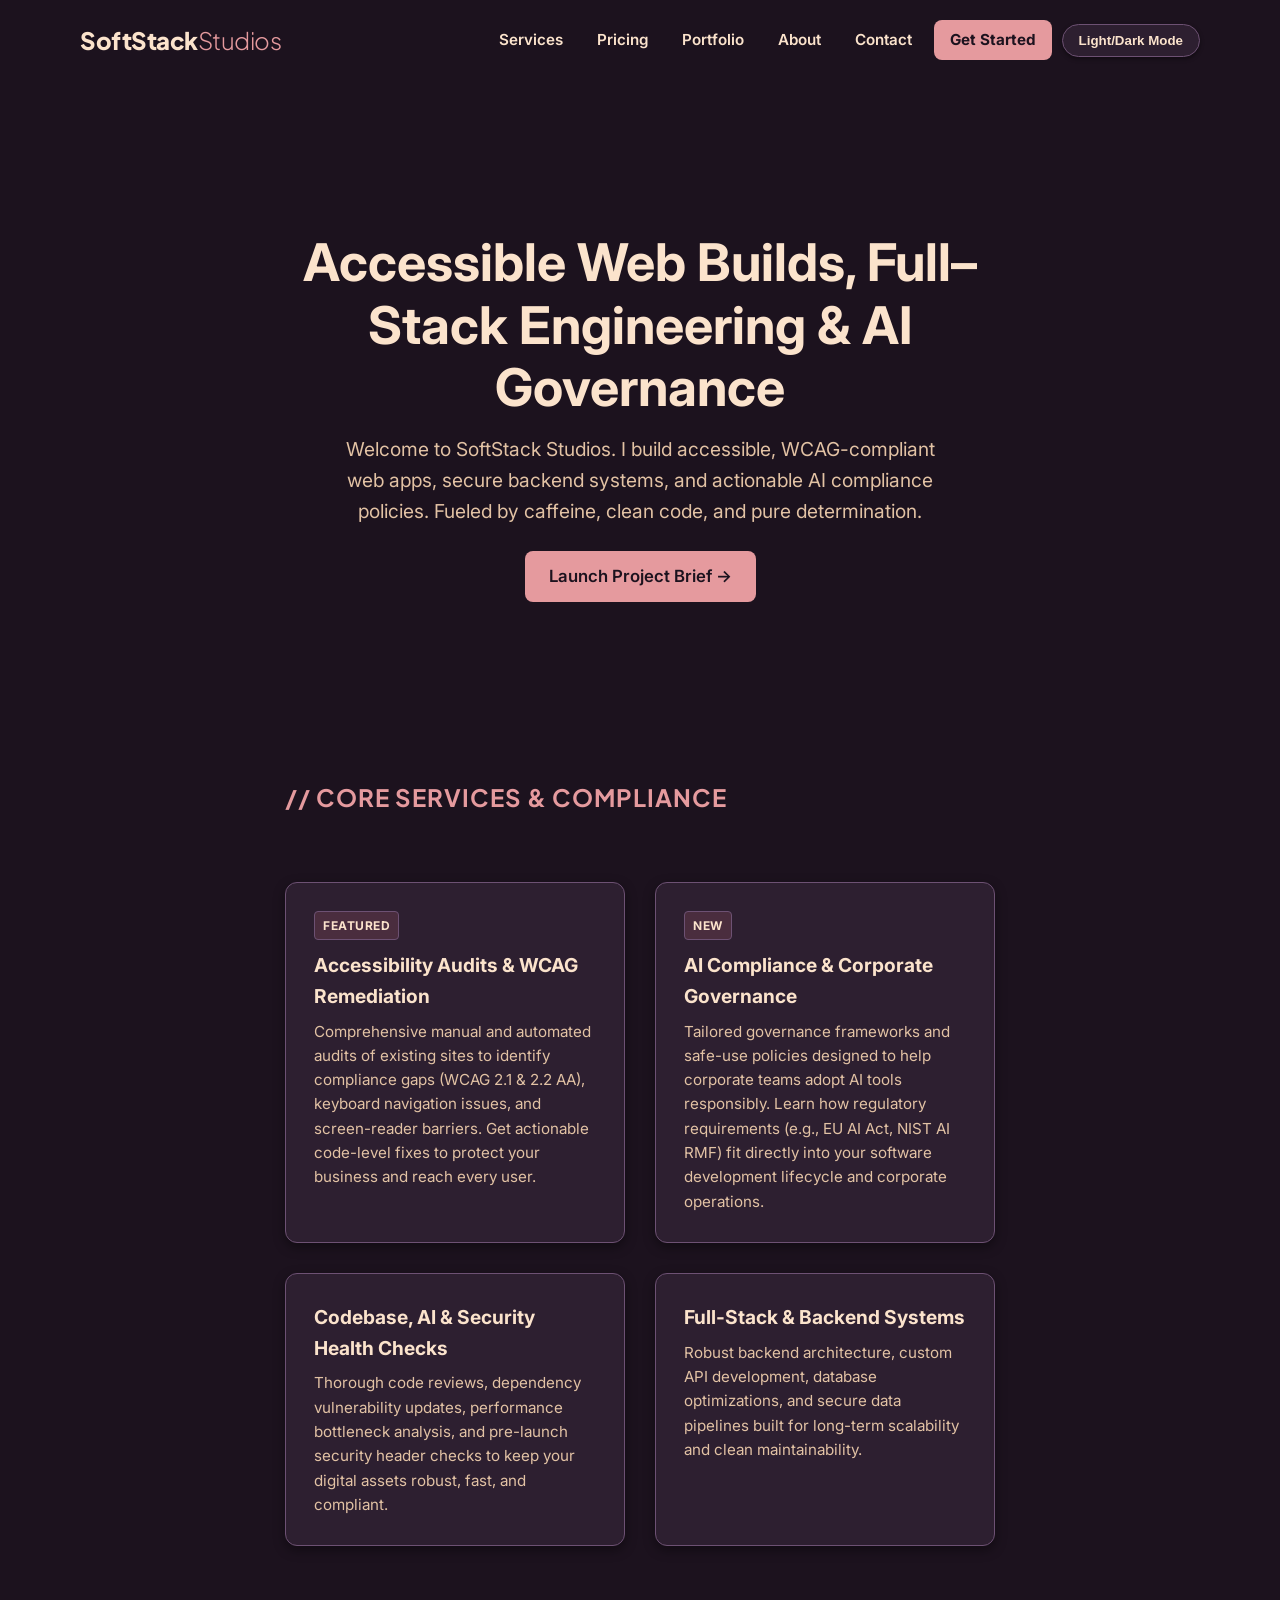
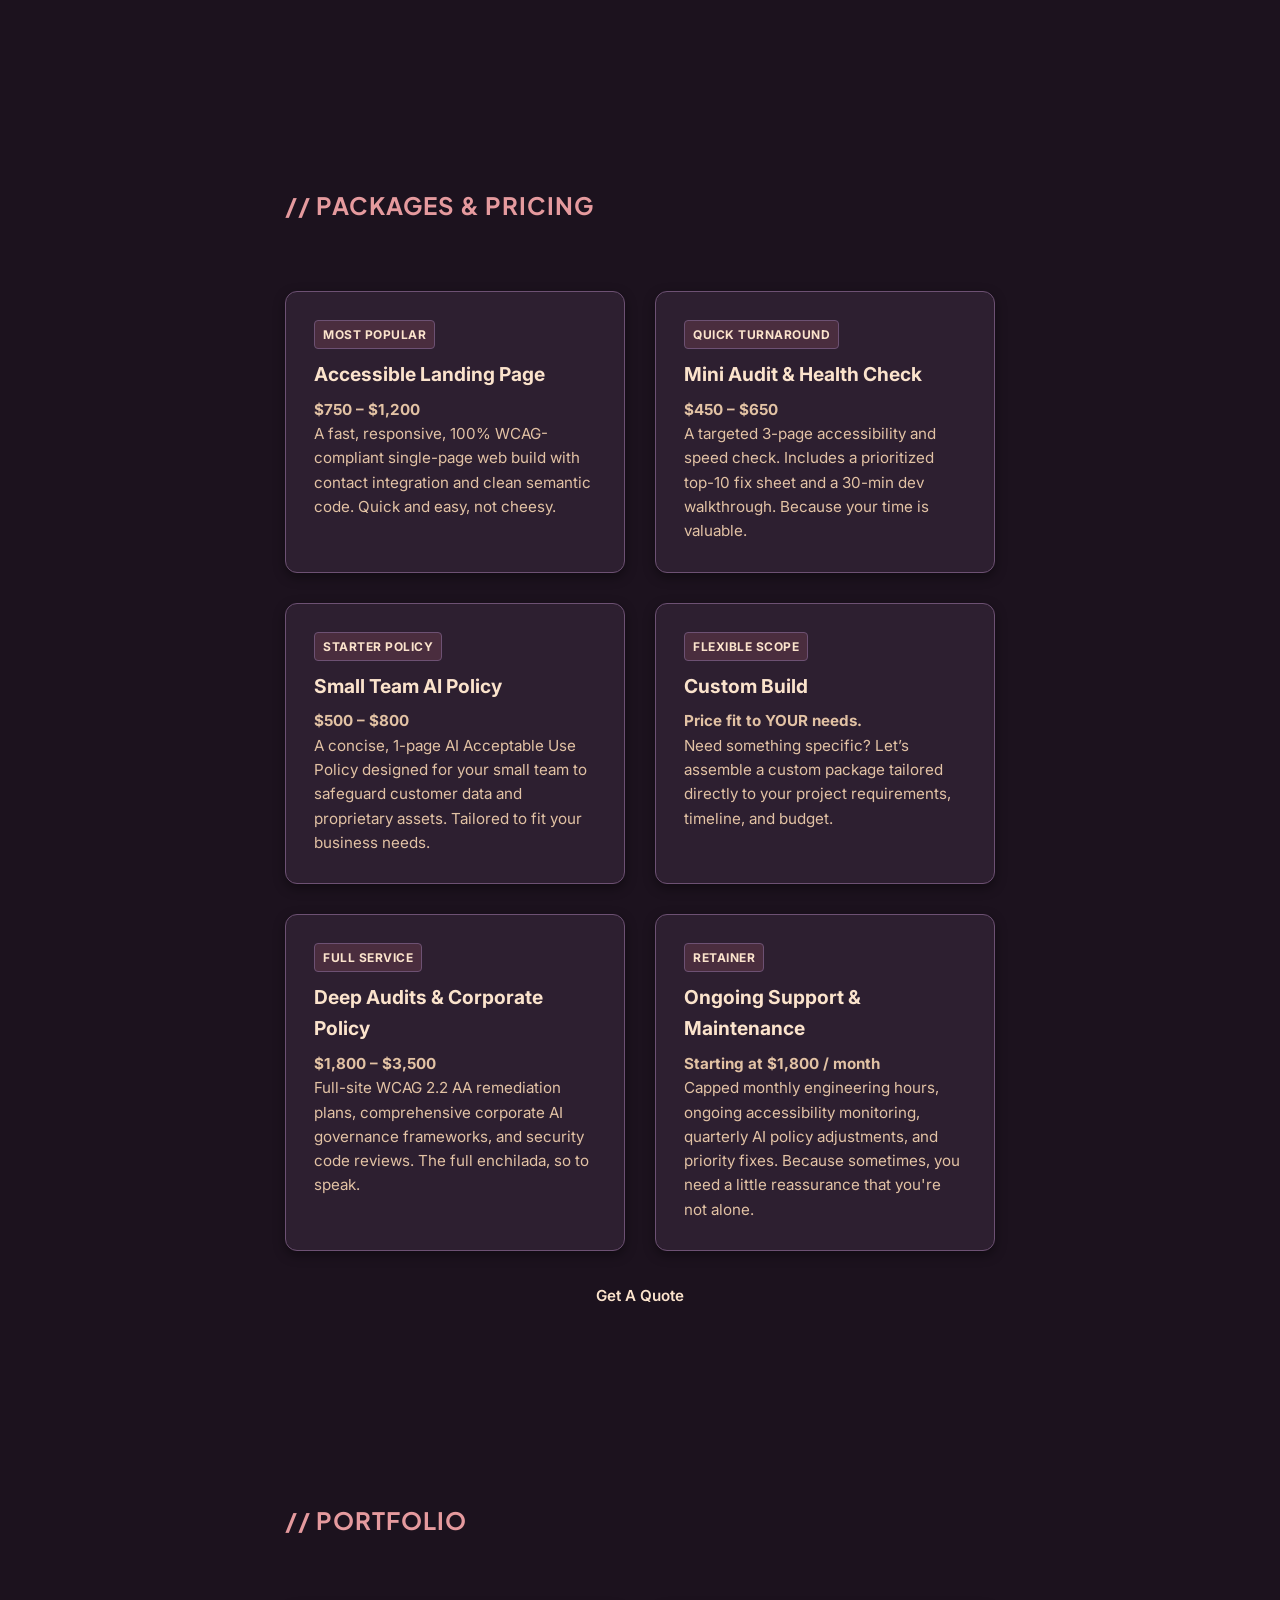
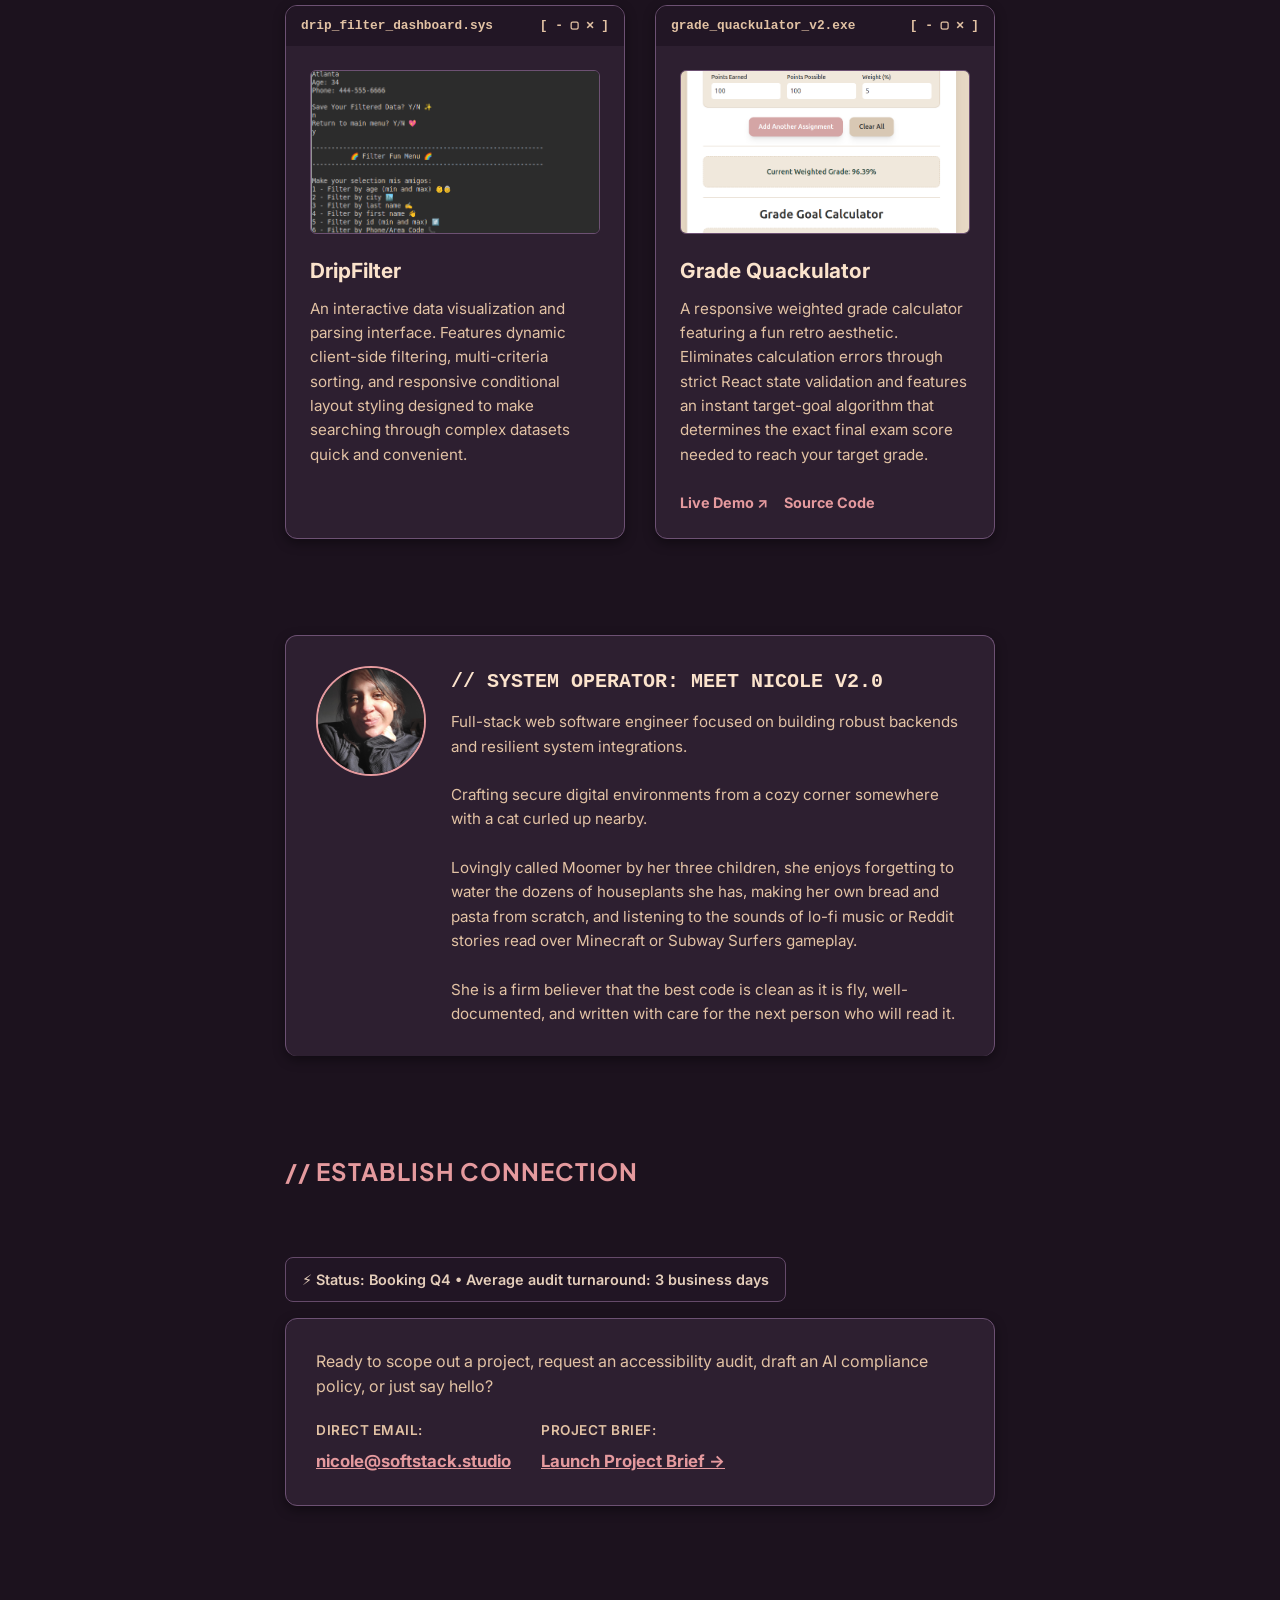
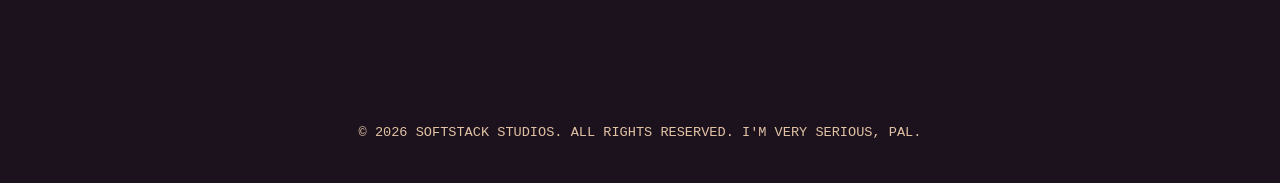
==== commit af723899: "Update text for clarity and consistency Signed-off-by: Nicole Duhan <215088978+duh-nicole@users.nore" ====
--- a/index.html
+++ b/index.html
@@ -67,7 +67,7 @@
 
     <!-- Hero Section -->
     <section id="hero" class="hero-section">
-        <h1 class="hero-title">Accessible Web Builds &amp; Full–Stack Engineering &amp; AI Governance</h1>
+        <h1 class="hero-title">Accessible Web Builds, Full–Stack Engineering &amp; AI Governance</h1>
         <p class="hero-subtitle">
             Welcome to SoftStack Studios. I build accessible, WCAG-compliant web apps, secure backend systems, and actionable AI compliance policies. Fueled by caffeine, clean code, and pure determination.
         </p>
@@ -89,7 +89,7 @@
 
             <div class="service-item">
                 <span class="badge">New</span>
-                <h3>AI Compliance &amp; Corporate Governance</h3>                                           <p>Tailored governance frameworks and safe-use policies designed to help corporate teams adopt AI tools responsibly. Learn how regulatory requirements (e.g., EU AI Act, NIST AI RMF) fit directly into your software development lifecycle and corporate operations.</p>
+                <h3>AI Compliance &amp; Corporate Governance</h3>                                                           <p>Tailored governance frameworks and safe-use policies designed to help corporate teams adopt AI tools responsibly. Learn how regulatory requirements (e.g., EU AI Act, NIST AI RMF) fit directly into your software development lifecycle and corporate operations.</p>
             </div>
 
             <div class="service-item">
@@ -131,6 +131,13 @@
             <p>A concise, 1-page AI Acceptable Use Policy designed for your small team to safeguard customer data and proprietary assets. Tailored to fit your business needs.</p>
         </div>
 
+        <div class="service-item">
+            <span class="badge">Flexible Scope</span>
+            <h3>Custom Build</h3>
+            <p><strong>Price fit to YOUR needs.</strong></p>
+            <p>Need something specific? Let’s assemble a custom package tailored directly to your project requirements, timeline, and budget.</p>
+        </div>
+
             
         <!-- FULL / CORPORATE TIERS -->
         <div class="service-item">
@@ -144,7 +151,7 @@
             <span class="badge">Retainer</span>
             <h3>Ongoing Support &amp; Maintenance</h3>
             <p><strong>Starting at $1,800 / month</strong></p>
-            <p>Capped monthly engineering hours, ongoing accessibility monitoring, quarterly AI policy adjustments, and priority fixes. Because sometimes, you just a little reassurance that you're not alone.</p>
+            <p>Capped monthly engineering hours, ongoing accessibility monitoring, quarterly AI policy adjustments, and priority fixes. Because sometimes, you need a little reassurance that you're not alone.</p>
         </div>
     </div>
 
@@ -197,11 +204,11 @@
                         </a>
                     </div>
                     <h3 class="card-title">Grade Quackulator</h3>
-                    <p class="card-desc">
-                        A responsive weighted grade calculator featuring a fun retro feel and responsiveness. Eliminates weighted-grade calculation errors by enforcing strict React state validation. Features an instant target-goal algorithm that calculates minimum required final exam scores to reduce academic planning friction. Built with
-                        React state hooks to manage dynamic grade cards, handle error states for weights, and run a
-                        target-goal calculator that tells you exactly what score you need on your final.
-                    </p>
+                        <p class="card-desc">
+                            A responsive weighted grade calculator featuring a fun retro aesthetic. 
+                            Eliminates calculation errors through strict React state validation and features 
+                            an instant target-goal algorithm that determines the exact final exam score needed to reach your target grade.
+                        </p>
 
                     <div class="card-links">
                         <a href="https://quackulator-demo.softstack.studio" target="_blank" rel="noopener noreferrer" class="contact-link">Live Demo ↗</a>
@@ -221,23 +228,21 @@
                  class="avatar-img">
         </div>
         <div class="operator-info">
-            <h3 class="operator-title">// System Operator: Nicole</h3>
+            <h3 class="operator-title">// SYSTEM OPERATOR: MEET NICOLE V2.0</h3>
             <p class="operator-bio">
                 Full-stack web software engineer focused on building robust backends and resilient system
                 integrations.<br><br>
                 Crafting secure digital environments from a cozy corner somewhere with a cat curled up nearby.<br><br>
                 Lovingly called Moomer by her three children, she enjoys forgetting to water the dozens of
-                houseplants she has, making her own bread and pasta from scratch, and listening to the sounds of
-                lo-fi music or Reddit stories read over Minecraft or Subway Surfers gameplay.<br><br>
-                She is a firm believer that the best code is clean as it is fly, well-documented, and written
-                with care for the next person who will read it.
+                houseplants she has, making her own bread and pasta from scratch, and listening to the sounds of lo-fi music or Reddit stories read over Minecraft or Subway Surfers gameplay.<br><br>
+                She is a firm believer that the best code is clean as it is fly, well-documented, and written with care for the next person who will read it.
             </p>
         </div>
     </section>
 
 <!-- Contact Section -->
     <section class="contact-section" id="contact">
-        <h2 class="section-title">// Establish Connection</h2>
+        <h2 class="section-title">// ESTABLISH CONNECTION</h2>
         <div class="status-banner" style="margin-bottom: 1rem; font-size: 0.9rem; font-weight: 600; opacity: 0.9;">
     ⚡ Status: Booking Q4 • Average audit turnaround: 3 business days
 </div>
@@ -266,7 +271,7 @@
 
 <!-- Footer -->
 <footer class="app-footer">
-    <p>© 2026 SOFTSTACK STUDIOS. ALL RIGHTS RESERVED. I'M SO VERY FOR REAL, BUDDY.</p>
+    <p>© 2026 SOFTSTACK STUDIOS. ALL RIGHTS RESERVED. I'M VERY SERIOUS, PAL.</p>
 </footer>
 
 <!-- Theme Toggle Script -->
--- a/styles.css
+++ b/styles.css
@@ -148,6 +148,30 @@
     justify-content: center;
 }
 
+/* Navigation Call-to-Action Button */
+.nav-cta-btn {
+    background-color: var(--primary-accent);
+    color: #ffffff !important;
+    padding: 8px 16px;
+    border-radius: 8px;
+    font-weight: 700;
+    transition: background-color 0.2s ease, transform 0.2s ease;
+}
+
+.nav-cta-btn:hover {
+    background-color: var(--secondary-accent);
+    transform: translateY(-1px);
+}
+
+[data-theme="dark"] .nav-cta-btn {
+    color: #1c121e !important;
+}
+
+[data-theme="dark"] .nav-cta-btn:hover {
+    color: #25161b !important;
+}
+
+
 /* Dropdown Navigation */
 .nav-dropdown {
     position: relative;
@@ -170,13 +194,6 @@
     background-color: var(--secondary-accent);
 }
 
-[data-theme="dark"] .submit-btn,
-[data-theme="dark"] .nav-dropdown-btn,
-[data-theme="dark"] .modal-btn.primary-btn {
-    color: #1c121e;
-    font-weight: 700;
-}
-
 .dropdown-content {
     display: none;
     position: absolute;
@@ -241,7 +258,7 @@
 
 main section {
     padding: 3.5rem 0;
-    border-bottom: 1px dashed var(--border-color);
+    border-bottom: none !important;
 }
 
 main section:last-of-type {
@@ -310,7 +327,7 @@
     text-transform: uppercase;
     letter-spacing: 1px;
     margin-bottom: 30px;
-    border-bottom: 2px dashed var(--border-color);
+    border-bottom: none;
     padding-bottom: 10px;
     color: var(--primary-accent);
 }
@@ -320,6 +337,39 @@
         font-size: 1.5rem;
         margin-bottom: 3.5rem;
     }
+}
+
+   /* Status Callout Banner */
+.status-banner {
+    background: var(--input-bg);
+    border: 1px solid var(--border-color);
+    border-radius: 8px;
+    padding: 10px 16px;
+    display: inline-block;
+    color: var(--text-main);
+}
+
+/* Hero Action Group Alignment */
+.hero-cta-group .contact-link {
+    background-color: var(--primary-accent);
+    color: #ffffff;
+    border-radius: 8px;
+    display: inline-block;
+    text-decoration: none;
+    transition: background-color 0.2s ease, transform 0.2s ease;
+}
+
+.hero-cta-group .contact-link:hover {
+    background-color: var(--secondary-accent);
+    transform: translateY(-2px);
+}
+
+[data-theme="dark"] .hero-cta-group .contact-link {
+    color: #1c121e;
+}
+
+[data-theme="dark"] .hero-cta-group .contact-link:hover {
+    color: #25161b;
 }
 
 /* ==========================================================================
@@ -370,6 +420,32 @@
     line-height: 1.6;
 }
 
+/* Service Badges */
+.service-item .badge {
+    background-color: var(--badge-bg);
+    color: var(--badge-text);
+    border: 1px solid var(--border-color);
+}
+
+/* Featured / Most Popular Badge Highlight */
+.badge.featured,
+.badge-featured {
+    background-color: var(--primary-accent);
+    color: #ffffff;
+    border: none;
+}
+
+[data-theme="dark"] .badge.featured,
+[data-theme="dark"] .badge-featured {
+    color: #1c121e;
+}
+
+/* Highlight "Most Popular" Card */
+.service-item.featured {
+    border-color: var(--primary-accent);
+    box-shadow: 0 6px 18px var(--shadow);
+}
+   
 .badge {
     display: inline-block;
     background-color: var(--badge-bg);
@@ -419,7 +495,7 @@
 
 .card-window-header {
     background: var(--input-bg);
-    border-bottom: 1px solid var(--border-color);
+    border-bottom: none;
     padding: 10px 15px;
     font-size: 0.8rem;
     font-weight: bold;
@@ -601,7 +677,7 @@
 
 .form-intro {
     margin-bottom: 40px;
-    border-bottom: 2px dashed var(--border-color);
+    border-bottom: none;
     padding-bottom: 20px;
 }
 
@@ -850,7 +926,7 @@
     padding: 40px 20px;
     color: var(--text-muted);
     font-size: 0.85rem;
-    border-top: 1px solid var(--border-color);
+    border-top: none;
     margin-top: 60px;
     font-family: monospace;
 }
@@ -956,7 +1032,7 @@
     font-family: monospace;
     font-size: 0.85rem;
     color: var(--text-muted);
-    border-bottom: 1px solid var(--border-color);
+    border-bottom: none;
 }
 
 .modal-body {
